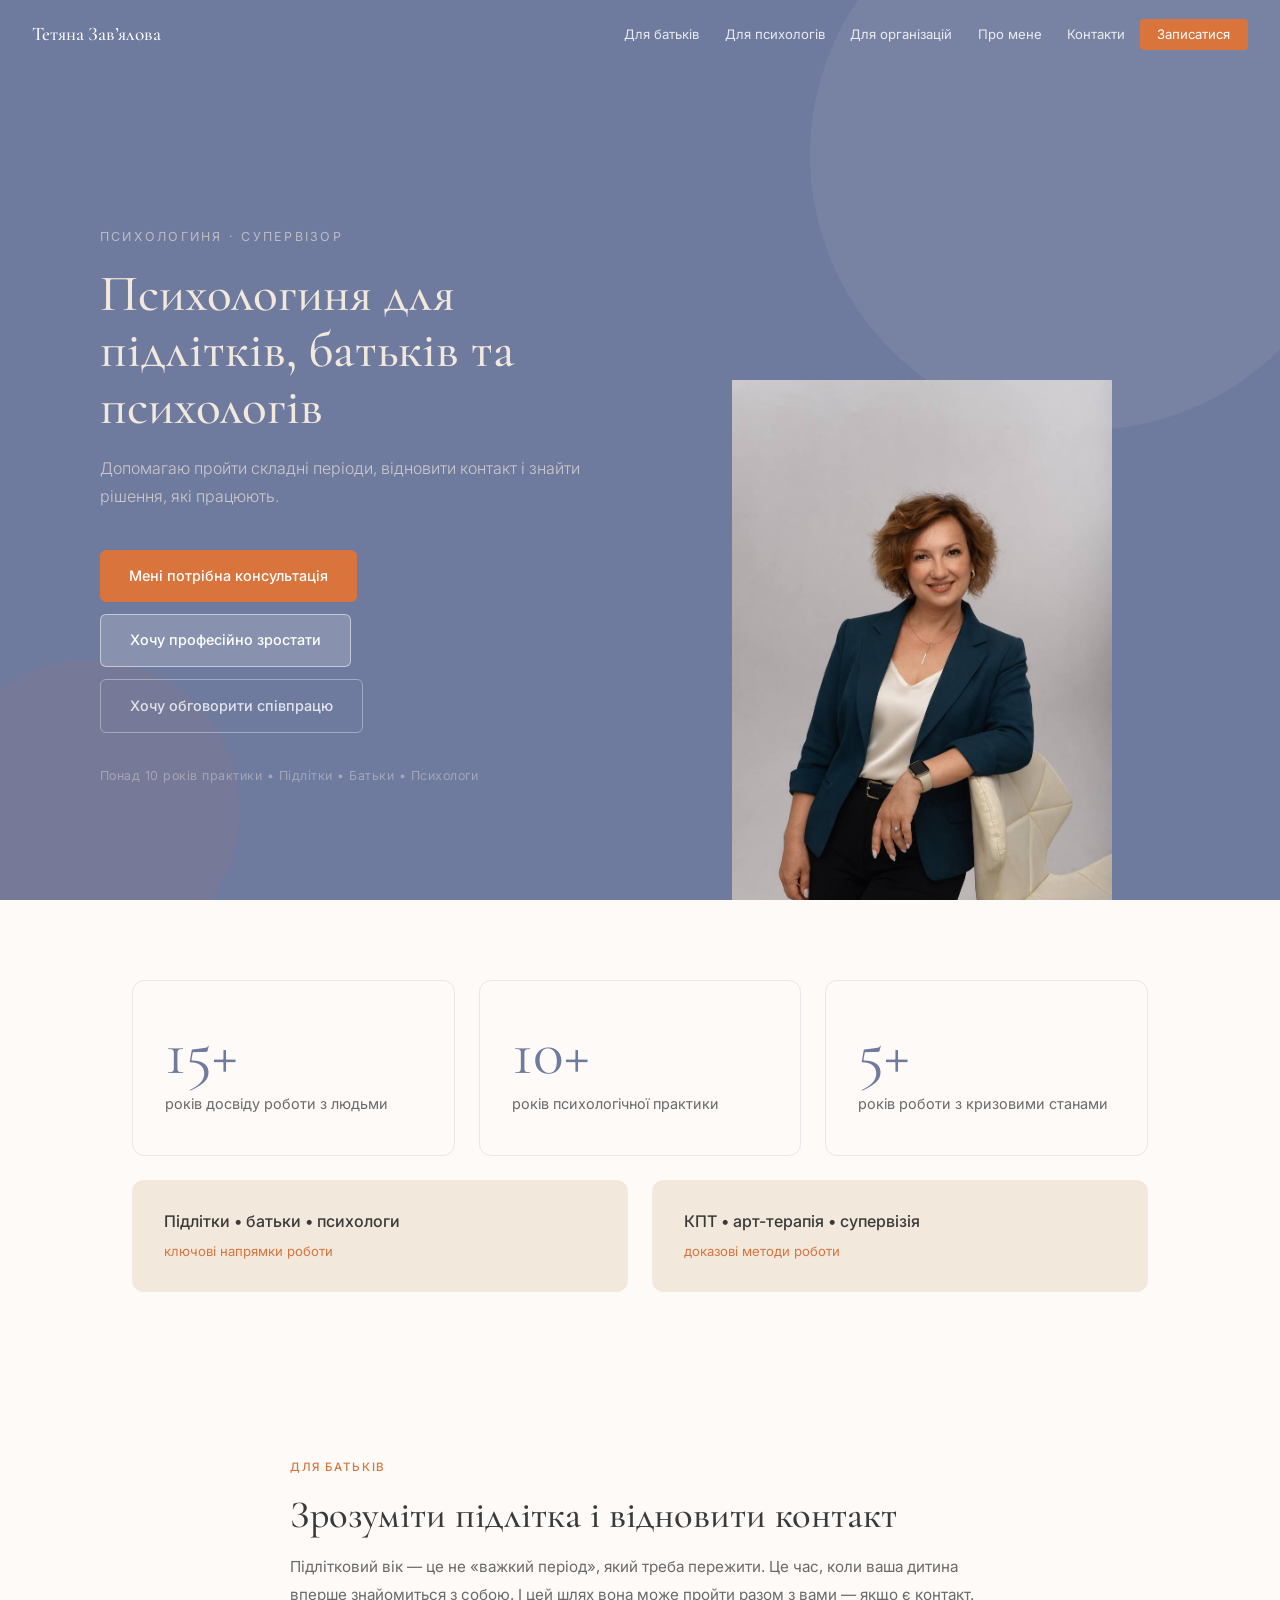
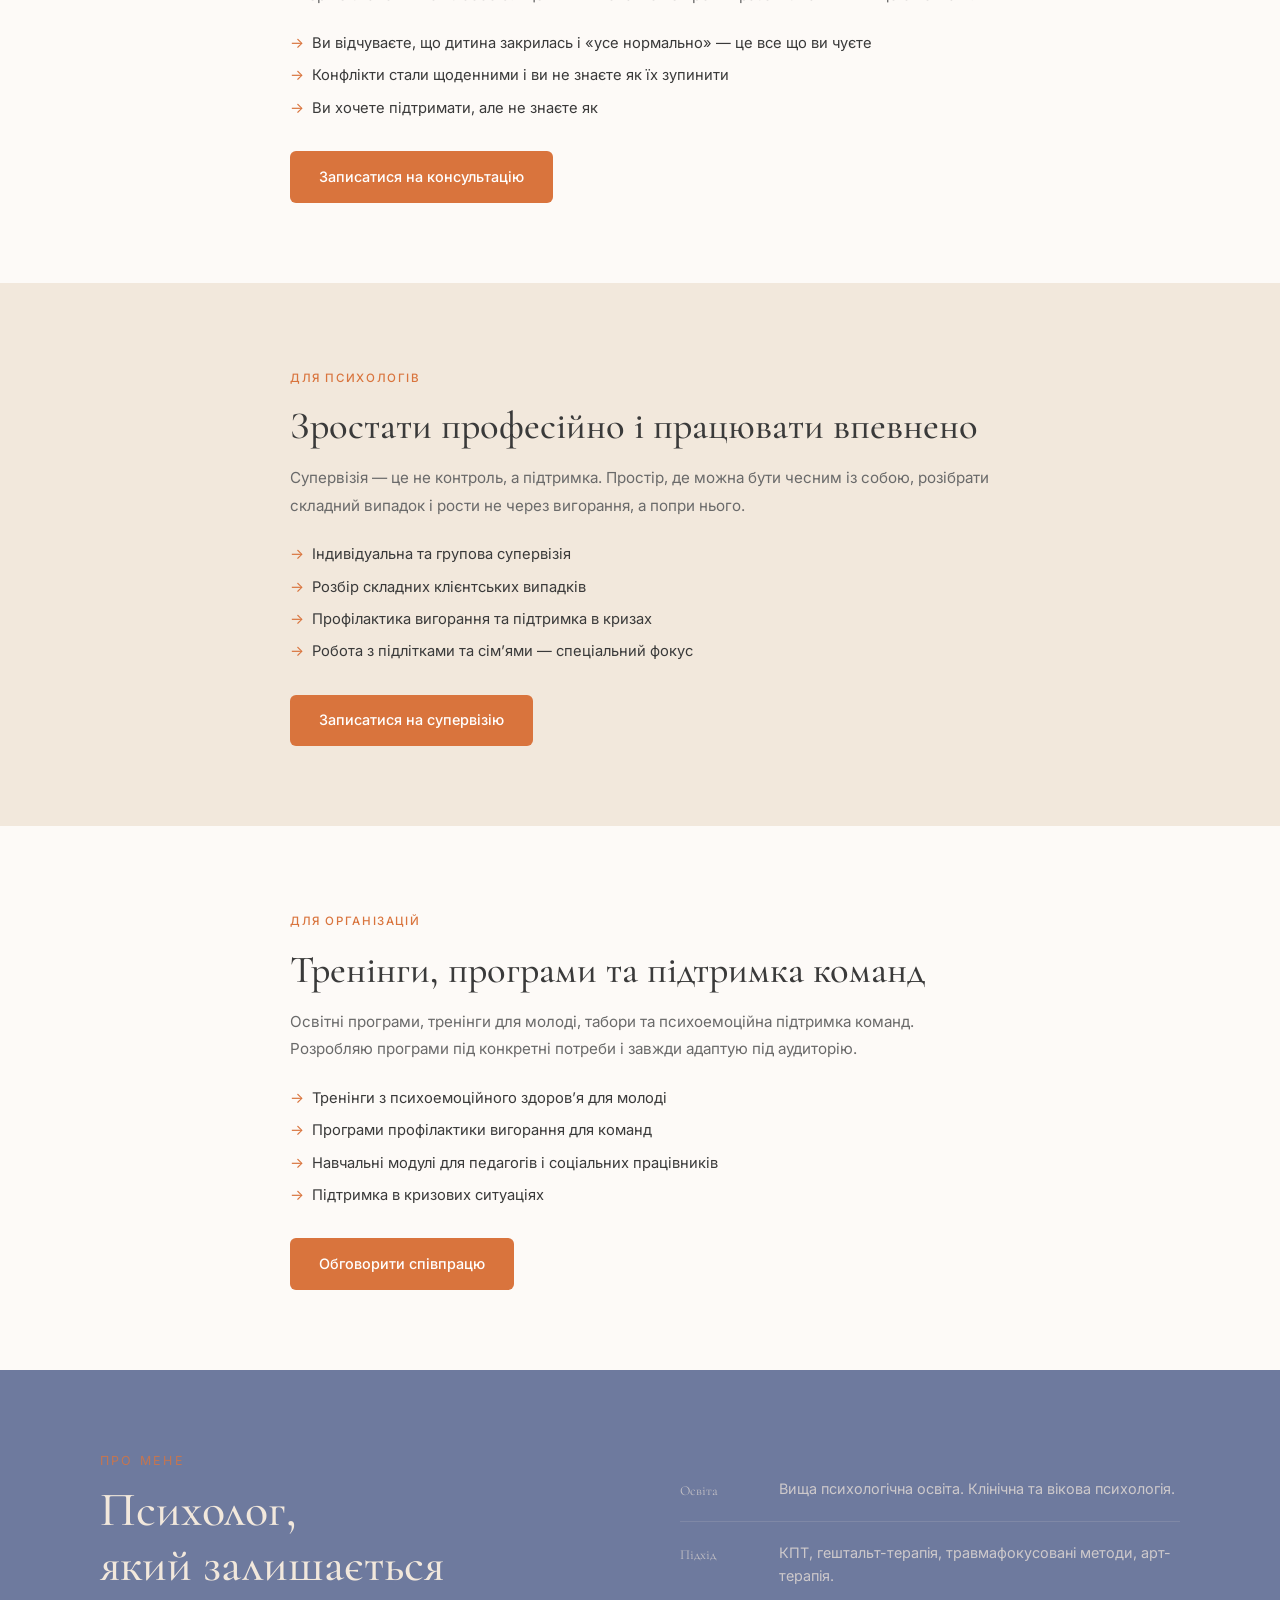
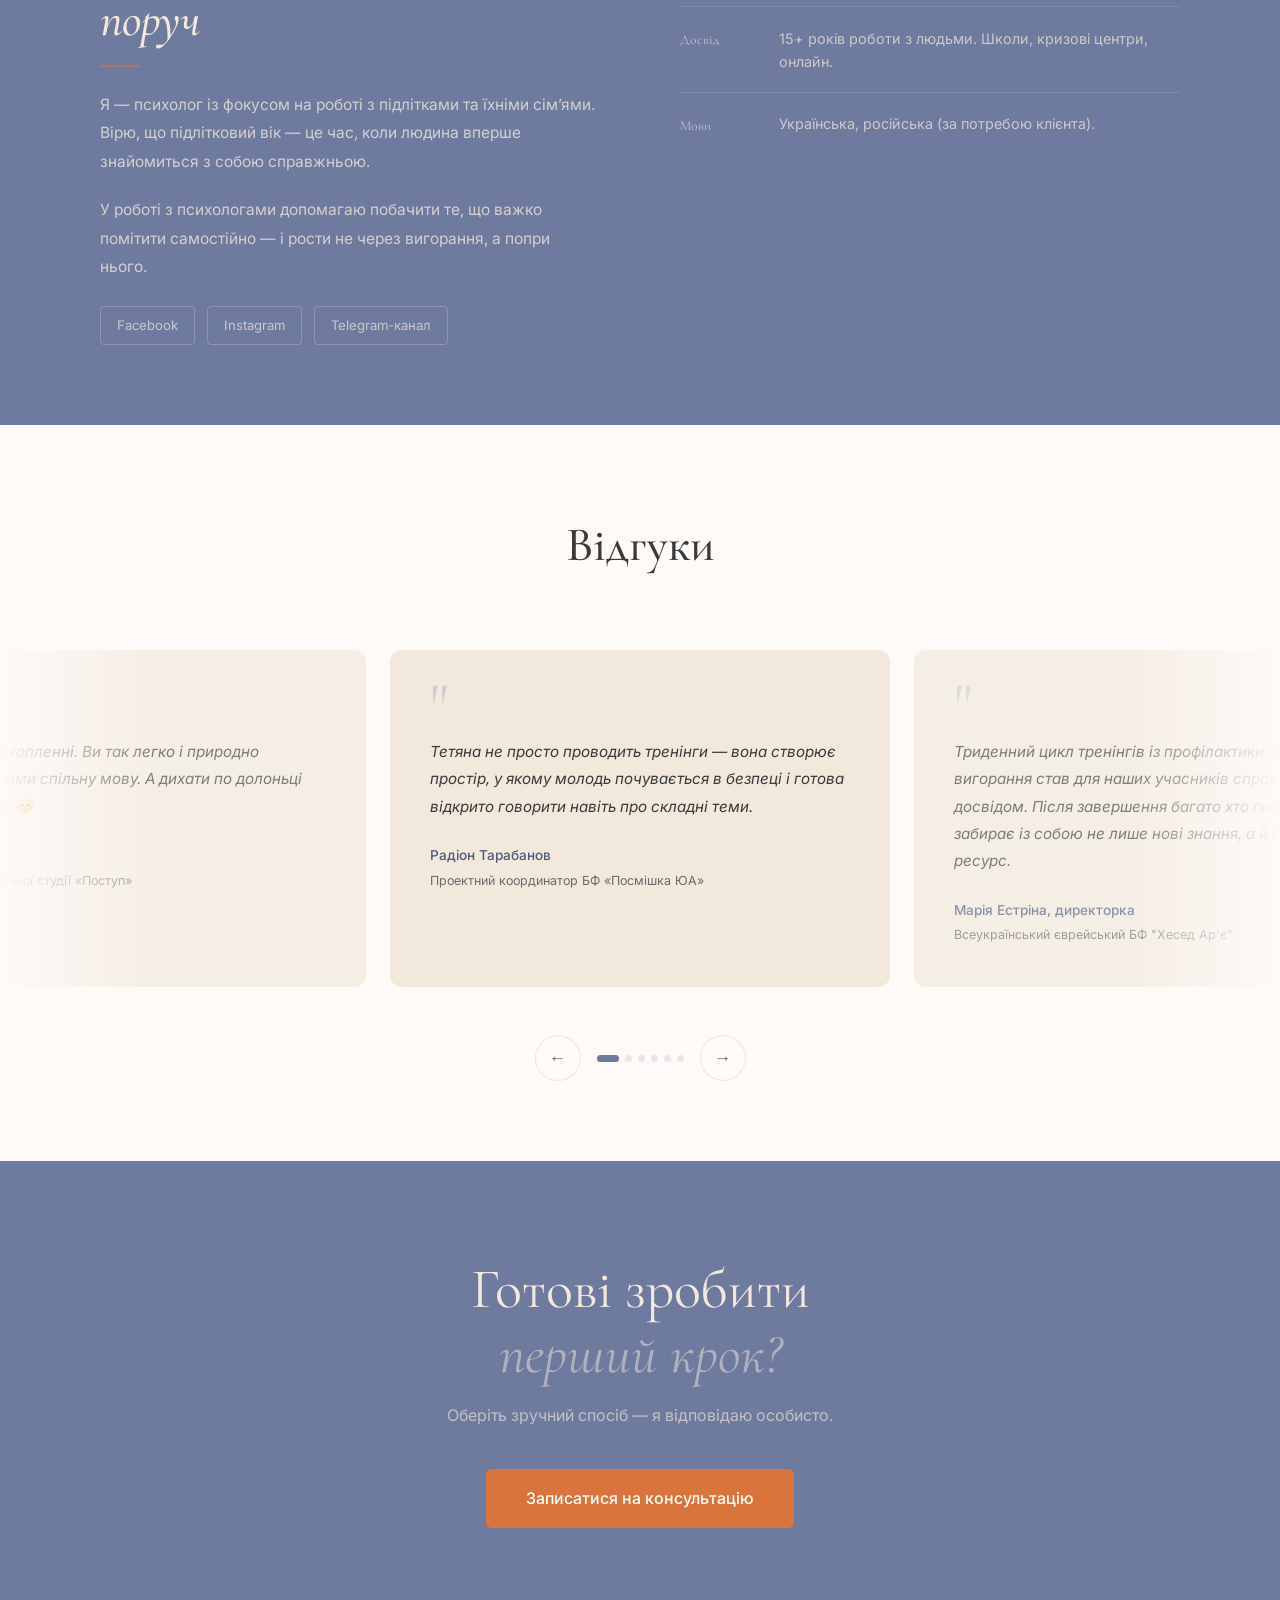
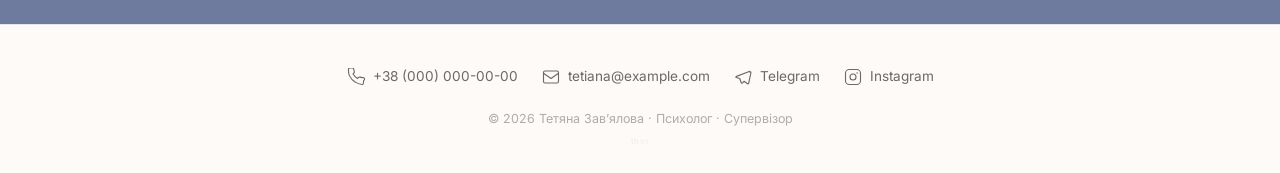
==== index.html @ de1a7622 "Add files via upload" ====
<!DOCTYPE html>
<html lang="uk">
<head>
  <meta charset="UTF-8">
  <meta name="viewport" content="width=device-width, initial-scale=1.0">
  <title>Тетяна Завʼялова — психолог для підлітків, батьків та психологів</title>
  <meta name="description" content="Психологиня для підлітків, батьків та психологів. Понад 10 років практики. КПТ, кризова психологія, арт-терапія.">
  <link rel="preconnect" href="https://fonts.googleapis.com">
  <link rel="preconnect" href="https://fonts.gstatic.com" crossorigin>
  <link href="https://fonts.googleapis.com/css2?family=Cormorant+Garamond:ital,wght@0,400;0,500;0,600;1,400;1,500&family=Inter:wght@300;400;500&display=swap" rel="stylesheet">
  <link rel="stylesheet" href="css/styles.css">
</head>
<body>

<!-- NAV -->
<nav id="main-nav">
  <a href="#home" class="nav-logo">Тетяна Завʼялова</a>
  <ul class="nav-links">
    <li><a href="#for-parents">Для батьків</a></li>
    <li><a href="#for-psychologists">Для психологів</a></li>
    <li><a href="#for-organizations">Для організацій</a></li>
    <li><a href="#about-section">Про мене</a></li>
    <li><a href="#footer-contacts">Контакти</a></li>
    <li><a href="#cta" class="nav-cta" onclick="openPopup(event)">Записатися</a></li>
  </ul>
  <button class="nav-burger" id="burger" aria-label="Меню"><span></span><span></span><span></span></button>
</nav>

<div class="mobile-menu" id="mobile-menu">
  <button class="mobile-menu-close" id="menu-close">×</button>
  <a href="#for-parents"      onclick="closeMobileMenu()">Для батьків</a>
  <a href="#for-psychologists" onclick="closeMobileMenu()">Для психологів</a>
  <a href="#for-organizations" onclick="closeMobileMenu()">Для організацій</a>
  <a href="#about-section"    onclick="closeMobileMenu()">Про мене</a>
  <a href="#footer-contacts"  onclick="closeMobileMenu()">Контакти</a>
</div>

<!-- HERO -->
<section id="home">
  <div class="hero-orb hero-orb-1" aria-hidden="true"></div>
  <div class="hero-orb hero-orb-2" aria-hidden="true"></div>
  <div class="hero-inner">
    <div class="hero-left">
      <p class="hero-eyebrow">Психологиня · Супервізор</p>
      <h1 class="hero-title">Психологиня для підлітків, батьків та психологів</h1>
      <p class="hero-subtitle">Допомагаю пройти складні періоди, відновити контакт і знайти рішення, які працюють.</p>
      <div class="hero-btns">
        <a href="#for-parents" class="btn btn-primary">Мені потрібна консультація</a>
        <a href="#for-psychologists" class="btn btn-secondary">Хочу професійно зростати</a>
        <a href="#for-organizations" class="btn btn-ghost">Хочу обговорити співпрацю</a>
      </div>
      <p class="hero-meta">Понад 10 років практики&nbsp;•&nbsp;Підлітки&nbsp;•&nbsp;Батьки&nbsp;•&nbsp;Психологи</p>
    </div>
    <div class="hero-right">
      <div class="hero-photo-wrap">
        <img src="img/tetiana.jpg" alt="Тетяна Завʼялова — психолог">
      </div>
    </div>
  </div>
</section>

<!-- STATS -->
<section id="stats">
  <div class="container">
    <div class="stats-grid fade-up">
      <div class="stat-card"><div class="stat-number">15+</div><div class="stat-label">років досвіду роботи з людьми</div></div>
      <div class="stat-card"><div class="stat-number">10+</div><div class="stat-label">років психологічної практики</div></div>
      <div class="stat-card"><div class="stat-number">5+</div><div class="stat-label">років роботи з кризовими станами</div></div>
    </div>
    <div class="stats-tags fade-up">
      <div class="stats-tag-card"><div class="stats-tag-title">Підлітки&nbsp;•&nbsp;батьки&nbsp;•&nbsp;психологи</div><div class="stats-tag-sub">ключові напрямки роботи</div></div>
      <div class="stats-tag-card"><div class="stats-tag-title">КПТ&nbsp;•&nbsp;арт-терапія&nbsp;•&nbsp;супервізія</div><div class="stats-tag-sub">доказові методи роботи</div></div>
    </div>
  </div>
</section>

<!-- FOR PARENTS -->
<section id="for-parents" class="audience-section">
  <div class="audience-inner">
    <div class="fade-up">
      <span class="audience-tag">Для батьків</span>
      <h2>Зрозуміти підлітка і відновити контакт</h2>
      <p>Підлітковий вік — це не «важкий період», який треба пережити. Це час, коли ваша дитина вперше знайомиться з собою. І цей шлях вона може пройти разом з вами — якщо є контакт.</p>
      <ul class="audience-points">
        <li>Ви відчуваєте, що дитина закрилась і «усе нормально» — це все що ви чуєте</li>
        <li>Конфлікти стали щоденними і ви не знаєте як їх зупинити</li>
        <li>Ви хочете підтримати, але не знаєте як</li>
      </ul>
      <a href="#cta" class="btn btn-primary" onclick="openPopup(event)">Записатися на консультацію</a>
    </div>
  </div>
</section>

<!-- FOR PSYCHOLOGISTS -->
<section id="for-psychologists" class="audience-section">
  <div class="audience-inner">
    <div class="fade-up">
      <span class="audience-tag">Для психологів</span>
      <h2>Зростати професійно і працювати впевнено</h2>
      <p>Супервізія — це не контроль, а підтримка. Простір, де можна бути чесним із собою, розібрати складний випадок і рости не через вигорання, а попри нього.</p>
      <ul class="audience-points">
        <li>Індивідуальна та групова супервізія</li>
        <li>Розбір складних клієнтських випадків</li>
        <li>Профілактика вигорання та підтримка в кризах</li>
        <li>Робота з підлітками та сімʼями — спеціальний фокус</li>
      </ul>
      <a href="#cta" class="btn btn-primary" onclick="openPopup(event)">Записатися на супервізію</a>
    </div>
  </div>
</section>

<!-- FOR ORGANIZATIONS -->
<section id="for-organizations" class="audience-section">
  <div class="audience-inner">
    <div class="fade-up">
      <span class="audience-tag">Для організацій</span>
      <h2>Тренінги, програми та підтримка команд</h2>
      <p>Освітні програми, тренінги для молоді, табори та психоемоційна підтримка команд. Розробляю програми під конкретні потреби і завжди адаптую під аудиторію.</p>
      <ul class="audience-points">
        <li>Тренінги з психоемоційного здоровʼя для молоді</li>
        <li>Програми профілактики вигорання для команд</li>
        <li>Навчальні модулі для педагогів і соціальних працівників</li>
        <li>Підтримка в кризових ситуаціях</li>
      </ul>
      <a href="#cta" class="btn btn-primary" onclick="openPopup(event)">Обговорити співпрацю</a>
    </div>
  </div>
</section>

<!-- ABOUT -->
<section id="about-section">
  <div class="about-grid">
    <div class="fade-up">
      <p class="about-eyebrow">Про мене</p>
      <h2 class="about-title">Психолог,<br>який залишається<br><em>поруч</em></h2>
      <div class="about-divider"></div>
      <p class="about-bio">Я — психолог із фокусом на роботі з підлітками та їхніми сімʼями. Вірю, що підлітковий вік — це час, коли людина вперше знайомиться з собою справжньою.</p>
      <p class="about-bio">У роботі з психологами допомагаю побачити те, що важко помітити самостійно — і рости не через вигорання, а попри нього.</p>
      <div class="about-socials">
        <a href="https://www.facebook.com/share/1CjKU2RE9J/" class="about-social-link" target="_blank" rel="noopener">Facebook</a>
        <a href="https://www.instagram.com/tetyana.zavyalova" class="about-social-link" target="_blank" rel="noopener">Instagram</a>
        <a href="https://t.me/maisternya_psyhologa" class="about-social-link" target="_blank" rel="noopener">Telegram-канал</a>
      </div>
    </div>
    <dl class="about-credentials fade-up">
      <div class="credential-row"><dt class="credential-key">Освіта</dt><dd class="credential-val">Вища психологічна освіта. Клінічна та вікова психологія.</dd></div>
      <div class="credential-row"><dt class="credential-key">Підхід</dt><dd class="credential-val">КПТ, гештальт-терапія, травмафокусовані методи, арт-терапія.</dd></div>
      <div class="credential-row"><dt class="credential-key">Досвід</dt><dd class="credential-val">15+ років роботи з людьми. Школи, кризові центри, онлайн.</dd></div>
      <div class="credential-row"><dt class="credential-key">Мови</dt><dd class="credential-val">Українська, російська (за потребою клієнта).</dd></div>
    </dl>
  </div>
</section>

<!-- REVIEWS -->
<section id="reviews">
  <div class="reviews-title fade-up">Відгуки</div>
  <div class="carousel-outer">
    <div class="carousel-track" id="carouselTrack">
      <div class="carousel-card"><div class="card-quote">"</div><p class="card-text">Тетяна не просто проводить тренінги — вона створює простір, у якому молодь почувається в безпеці і готова відкрито говорити навіть про складні теми.</p><p class="card-author">Радіон Тарабанов</p><p class="card-role">Проектний координатор БФ «Посмішка ЮА»</p></div>
      <div class="carousel-card"><div class="card-quote">"</div><p class="card-text">Триденний цикл тренінгів із профілактики емоційного вигорання став для наших учасників справді цінним досвідом. Після завершення багато хто говорив, що забирає із собою не лише нові знання, а й внутрішній ресурс.</p><p class="card-author">Марія Естріна, директорка</p><p class="card-role">Всеукраїнський єврейський БФ "Хесед Ар'є"</p></div>
      <div class="carousel-card"><div class="card-quote">"</div><p class="card-text">Мені завжди дивувало, як Тетяна вміє поєднувати глибоку експертність із простотою подачі. Поруч із нею завжди було відчуття, що все буде зроблено якісно і з турботою про людей.</p><p class="card-author">Тетяна Коврига</p><p class="card-role">Директорка Освітньої фундації ГО GoGlobal</p></div>
      <div class="carousel-card"><div class="card-quote">"</div><p class="card-text">Ми прийшли до вас, бо зовсім не розуміли, як допомогти доньці. Вже після перших зустрічей побачили зміни — поменшало конфліктів, ми навчилися краще розуміти її емоції.</p><p class="card-author">Амалія</p><p class="card-role">мама 9-річної дитини</p></div>
      <div class="carousel-card"><div class="card-quote">"</div><p class="card-text">Вже після першої зустрічі я зрозуміла, що знайшла свого психолога. Найбільша перемога — у нашій сімʼї припинилися щоденні конфлікти. Те, що ще нещодавно здавалося неможливим, стало нашою реальністю.</p><p class="card-author">Ірина</p><p class="card-role">мама 15-річної дівчини</p></div>
      <div class="carousel-card"><div class="card-quote">"</div><p class="card-text">Діти були у захопленні. Ви так легко і природно знаходите з ними спільну мову. А дихати по долоньці тепер буду і я. 😊</p><p class="card-author">Тетяна</p><p class="card-role">засновниця освітньої студії «Поступ»</p></div>
    </div>
  </div>
  <div class="carousel-nav">
    <button class="carousel-btn" id="cPrev">←</button>
    <div class="carousel-dots" id="carouselDots"></div>
    <button class="carousel-btn" id="cNext">→</button>
  </div>
</section>

<!-- CTA -->
<section id="cta">
  <div class="container-narrow">
    <h2 class="cta-title fade-up">Готові зробити<br><em>перший крок?</em></h2>
    <p class="cta-sub fade-up">Оберіть зручний спосіб — я відповідаю особисто.</p>
    <div class="fade-up">
      <a href="#" class="btn btn-primary" style="font-size:1rem;padding:1rem 2.5rem;" onclick="openPopup(event)">Записатися на консультацію</a>
    </div>
  </div>
</section>

<!-- FOOTER -->
<footer id="footer-contacts">
  <div class="footer-contacts">
    <a href="tel:+380000000000" class="footer-link">
      <svg class="footer-icon" viewBox="0 0 24 24"><path d="M22 16.92v3a2 2 0 01-2.18 2 19.79 19.79 0 01-8.63-3.07A19.5 19.5 0 013.07 9.81 19.79 19.79 0 012 1.18 2 2 0 014 0h3a2 2 0 012 1.72c.127.96.361 1.903.7 2.81a2 2 0 01-.45 2.11L8.09 7.91a16 16 0 006 6l1.27-1.27a2 2 0 012.11-.45c.907.339 1.85.573 2.81.7A2 2 0 0122 16.92z"/></svg>
      +38 (000) 000-00-00
    </a>
    <a href="mailto:tetiana@example.com" class="footer-link">
      <svg class="footer-icon" viewBox="0 0 24 24"><rect x="2" y="4" width="20" height="16" rx="2"/><path d="M2 7l10 7 10-7"/></svg>
      tetiana@example.com
    </a>
    <a href="https://t.me/Tetiana_Zavialova" class="footer-link" target="_blank" rel="noopener">
      <svg class="footer-icon" viewBox="0 0 24 24"><path d="M21.2 4.4L3.3 11.2c-1.2.5-1.2 1.1-.2 1.4l4.6 1.4 1.8 5.4c.2.6.4.8.9.8.4 0 .6-.2.9-.4l2.2-2.1 4.5 3.3c.8.4 1.4.2 1.6-.8l2.9-13.6c.3-1.2-.4-1.7-1.3-1.2z"/></svg>
      Telegram
    </a>
    <a href="https://www.instagram.com/tetyana.zavyalova" class="footer-link" target="_blank" rel="noopener">
      <svg class="footer-icon" viewBox="0 0 24 24"><rect x="2" y="2" width="20" height="20" rx="5"/><circle cx="12" cy="12" r="4"/><circle cx="17.5" cy="6.5" r="1" fill="currentColor" stroke="none"/></svg>
      Instagram
    </a>
  </div>
  <p class="footer-copy">© 2026 Тетяна Завʼялова · Психолог · Супервізор</p>
  <span class="footer-thor" id="thorTrigger">thor</span>
</footer>

<!-- POPUP -->
<div class="popup-overlay" id="popupOverlay">
  <div class="popup">
    <button class="popup-close" id="popupClose">×</button>
    <h3>Оберіть зручний спосіб</h3>
    <p>Оберіть, як вам зручніше записатися.</p>
    <div class="popup-btns">
      <a href="https://t.me/Tetiana_Zavialova?text=%D0%94%D0%BE%D0%B1%D1%80%D0%B8%D0%B4%D0%B5%D0%BD%D1%8C%2C%20%D0%A2%D0%B5%D1%82%D1%8F%D0%BD%D0%BE.%20%D0%A5%D0%BE%D1%87%D1%83%20%D0%B7%D0%B0%D0%BF%D0%B8%D1%81%D0%B0%D1%82%D0%B8%D1%81%D1%8C%20%D0%BD%D0%B0%20%D0%BA%D0%BE%D0%BD%D1%81%D1%83%D0%BB%D1%8C%D1%82%D0%B0%D1%86%D1%96%D1%8E." class="popup-btn tg" target="_blank" rel="noopener">
        <svg class="popup-icon" viewBox="0 0 24 24"><path d="M21.2 4.4L3.3 11.2c-1.2.5-1.2 1.1-.2 1.4l4.6 1.4 1.8 5.4c.2.6.4.8.9.8.4 0 .6-.2.9-.4l2.2-2.1 4.5 3.3c.8.4 1.4.2 1.6-.8l2.9-13.6c.3-1.2-.4-1.7-1.3-1.2z"/></svg>
        Написати в Telegram
      </a>
      <a href="viber://chat?number=%2B380000000000" class="popup-btn vb">
        <svg class="popup-icon" viewBox="0 0 24 24"><path d="M12 2C6.5 2 2 6.2 2 11.4c0 2.8 1.2 5.3 3.2 7.1L4 22l3.7-1.2c1.3.6 2.8.9 4.3.9 5.5 0 10-4.2 10-9.4S17.5 2 12 2z"/><path d="M16.5 14.8c-.3.8-1.5 1.5-2.1 1.6-.5.1-1.2.1-1.9-.1-1.1-.3-2.1-.9-3-1.8-.9-.9-1.5-1.9-1.8-3-.2-.7-.2-1.4-.1-1.9.1-.6.8-1.8 1.6-2.1.4-.2.8 0 1 .3l.8 1.4c.2.3.1.7-.1.9l-.5.5c-.1.1-.1.3 0 .4.3.7.8 1.3 1.5 1.9.6.5 1.2.9 1.9 1.1.2.1.4 0 .5-.1l.5-.5c.2-.2.6-.3.9-.1l1.4.8c.4.3.5.7.4 1.1z"/></svg>
        Viber
      </a>
      <a href="https://calendly.com/" class="popup-btn cal" target="_blank" rel="noopener">
        <svg class="popup-icon" viewBox="0 0 24 24"><rect x="3" y="4" width="18" height="18" rx="2"/><path d="M16 2v4M8 2v4M3 10h18"/><path d="M8 14h.01M12 14h.01M16 14h.01M8 18h.01M12 18h.01"/></svg>
        Вибрати час у календарі
      </a>
      <a href="mailto:tetiana@example.com" class="popup-btn em">
        <svg class="popup-icon" viewBox="0 0 24 24"><rect x="2" y="4" width="20" height="16" rx="2"/><path d="M2 7l10 7 10-7"/></svg>
        Email
      </a>
    </div>
  </div>
</div>

<script src="js/main.js" defer></script>
</body>
</html>
---- css/styles.css ----
/* ============================================================
   TETIANA ZAVIALOVA - styles.css
   Palette: --indigo #6E7A9E | --sand #F2E8DC | --graphite #3A3A3A | --rust #D9743D
   ============================================================ */

:root {
  --indigo:        #6E7A9E;
  --indigo-light:  #8E99B8;
  --indigo-dark:   #4E5A7E;
  --sand:          #F2E8DC;
  --sand-dark:     #E8DACE;
  --graphite:      #3A3A3A;
  --graphite-mid:  #6A6A6A;
  --rust:          #D9743D;
  --rust-light:    #E8956A;
  --white:         #FDFAF7;
  --border:        rgba(110,122,158,0.15);
}

/* ---- RESET ------------------------------------------------ */
*, *::before, *::after { margin: 0; padding: 0; box-sizing: border-box; }
html { scroll-behavior: smooth; }
body {
  font-family: 'Inter', sans-serif;
  background: var(--white);
  color: var(--graphite);
  font-size: 16px;
  line-height: 1.7;
  overflow-x: hidden;
}
h1, h2, h3 { font-family: 'Cormorant Garamond', serif; }

/* ---- LAYOUT ---------------------------------------------- */
.container        { max-width: 1080px; margin: 0 auto; padding: 0 2rem; }
.container-narrow { max-width: 680px;  margin: 0 auto; padding: 0 2rem; }

/* ---- BUTTONS --------------------------------------------- */
.btn {
  display: inline-flex; align-items: center; justify-content: center; gap: 0.5rem;
  padding: 0.85rem 1.8rem;
  font-family: 'Inter', sans-serif; font-size: 0.9rem; font-weight: 500;
  border-radius: 6px; text-decoration: none; border: none; cursor: pointer;
  transition: background 0.2s, transform 0.18s, box-shadow 0.2s;
}
.btn-primary   { background: var(--rust); color: #fff; }
.btn-primary:hover { background: var(--rust-light); transform: translateY(-2px); box-shadow: 0 6px 20px rgba(217,116,61,0.3); }
.btn-secondary { background: rgba(255,255,255,0.18); color: #fff; border: 1.5px solid rgba(255,255,255,0.5); }
.btn-secondary:hover { background: rgba(255,255,255,0.28); transform: translateY(-2px); }
.btn-ghost     { background: transparent; color: rgba(255,255,255,0.8); border: 1.5px solid rgba(255,255,255,0.35); }
.btn-ghost:hover { border-color: rgba(255,255,255,0.7); color: #fff; }
.btn-outline-dark { background: transparent; color: var(--indigo-dark); border: 1.5px solid var(--indigo); border-radius: 6px; padding: 0.7rem 1.5rem; font-size: 0.88rem; font-weight: 500; text-decoration: none; display: inline-flex; align-items: center; transition: background 0.2s, color 0.2s; cursor: pointer; font-family: 'Inter', sans-serif; }
.btn-outline-dark:hover { background: var(--indigo); color: #fff; }

/* ---- NAV ------------------------------------------------- */
nav {
  position: fixed; top: 0; left: 0; right: 0; z-index: 100;
  display: flex; align-items: center; justify-content: space-between;
  padding: 1.1rem 2rem;
  transition: background 0.35s, box-shadow 0.35s;
}
nav.scrolled {
  background: rgba(253,250,247,0.96);
  backdrop-filter: blur(10px);
  box-shadow: 0 1px 0 var(--border);
}
.nav-logo {
  font-family: 'Cormorant Garamond', serif; font-size: 1.2rem; font-weight: 500;
  color: #fff; text-decoration: none; transition: color 0.35s;
}
nav.scrolled .nav-logo { color: var(--indigo-dark); }

.nav-links { display: flex; gap: 0.2rem; list-style: none; align-items: center; }
.nav-links a {
  font-size: 0.82rem; color: rgba(255,255,255,0.85); text-decoration: none;
  padding: 0.4rem 0.7rem; border-radius: 4px; transition: color 0.2s, background 0.2s;
}
nav.scrolled .nav-links a { color: var(--graphite-mid); }
.nav-links a:hover { color: var(--rust); background: rgba(217,116,61,0.07); }
.nav-cta { background: var(--rust) !important; color: #fff !important; border-radius: 5px; padding: 0.45rem 1.1rem !important; }
.nav-cta:hover { background: var(--rust-light) !important; }

.nav-burger { display: none; background: none; border: none; cursor: pointer; flex-direction: column; gap: 5px; padding: 4px; }
.nav-burger span { display: block; width: 24px; height: 1.5px; background: #fff; transition: all 0.3s; }
nav.scrolled .nav-burger span { background: var(--graphite); }

.mobile-menu {
  display: none; position: fixed; inset: 0; z-index: 99;
  background: var(--white);
  flex-direction: column; align-items: center; justify-content: center; gap: 2rem;
}
.mobile-menu.open { display: flex; }
.mobile-menu a { font-family: 'Cormorant Garamond', serif; font-size: 2rem; color: var(--graphite); text-decoration: none; }
.mobile-menu a:hover { color: var(--rust); }
.mobile-menu-close { position: absolute; top: 1.5rem; right: 1.5rem; background: none; border: none; cursor: pointer; font-size: 1.8rem; color: var(--graphite); }

/* ---- HERO ------------------------------------------------ */
#home {
  background: var(--indigo);
  min-height: 100vh;
  padding: 7rem 4rem 0;
  display: flex;
  align-items: stretch;
  position: relative;
  overflow: hidden;
}
.hero-orb { position: absolute; border-radius: 50%; pointer-events: none; }
.hero-orb-1 { width: 550px; height: 550px; background: var(--sand); opacity: 0.08; top: -120px; right: -80px; }
.hero-orb-2 { width: 300px; height: 300px; background: var(--rust); opacity: 0.08; bottom: -60px; left: -60px; }

.hero-inner {
  display: grid;
  grid-template-columns: 1fr 1fr;
  gap: 3rem;
  align-items: center;
  width: 100%;
  max-width: 1080px;
  margin: 0 auto;
}
.hero-left { position: relative; z-index: 1; padding: 3rem 0; }
.hero-eyebrow { font-size: 0.78rem; letter-spacing: 0.18em; text-transform: uppercase; color: rgba(242,232,220,0.6); margin-bottom: 1.2rem; }
.hero-title { font-size: clamp(2rem, 4vw, 3.4rem); font-weight: 500; color: var(--sand); line-height: 1.1; margin-bottom: 1.2rem; }
.hero-subtitle { font-size: 1rem; color: rgba(242,232,220,0.72); font-weight: 300; margin-bottom: 2.5rem; line-height: 1.75; }
.hero-btns { display: flex; flex-wrap: wrap; gap: 0.75rem; margin-bottom: 2rem; }
.hero-meta { font-size: 0.78rem; color: rgba(242,232,220,0.4); letter-spacing: 0.04em; }

.hero-right {
  position: relative; z-index: 1;
  display: flex; align-items: flex-end; justify-content: center;
  align-self: flex-end;
}
.hero-photo-wrap {
  width: 100%; max-width: 380px; height: 520px;
  overflow: hidden; flex-shrink: 0;
}
.hero-photo-wrap img { width: 100%; height: 100%; object-fit: cover; object-position: top center; display: block; }

/* ---- STATS ----------------------------------------------- */
#stats { padding: 5rem 0; }
.stats-grid {
  display: grid; grid-template-columns: repeat(3, 1fr);
  gap: 1.5rem; margin-bottom: 1.5rem;
}
.stat-card {
  border: 1px solid var(--border); border-radius: 12px; padding: 2.5rem 2rem;
  position: relative; overflow: hidden;
  transition: box-shadow 0.25s, transform 0.25s;
}
.stat-card:hover { box-shadow: 0 8px 32px rgba(110,122,158,0.12); transform: translateY(-3px); }
.stat-card::before { content: ''; position: absolute; top: 0; left: 0; right: 0; height: 3px; background: linear-gradient(90deg, var(--indigo), var(--rust)); opacity: 0; transition: opacity 0.25s; }
.stat-card:hover::before { opacity: 1; }
.stat-number { font-family: 'Cormorant Garamond', serif; font-size: clamp(3rem, 5vw, 5rem); font-weight: 400; color: var(--indigo); line-height: 1; margin-bottom: 0.5rem; }
.stat-label  { font-size: 0.9rem; color: var(--graphite-mid); line-height: 1.5; }

.stats-tags { display: grid; grid-template-columns: 1fr 1fr; gap: 1.5rem; }
.stats-tag-card { background: var(--sand); border-radius: 12px; padding: 1.8rem 2rem; transition: background 0.2s; }
.stats-tag-card:hover { background: var(--sand-dark); }
.stats-tag-title { font-size: 1rem; font-weight: 500; color: var(--graphite); margin-bottom: 0.3rem; }
.stats-tag-sub   { font-size: 0.82rem; color: var(--rust); }

/* ---- AUDIENCE SECTIONS ----------------------------------- */
.audience-section { padding: 5rem 2rem; }
.audience-section:nth-child(odd)  { background: var(--white); }
.audience-section:nth-child(even) { background: var(--sand); }
.audience-inner { max-width: 700px; margin: 0 auto; }
.audience-tag { display: inline-block; font-size: 0.72rem; font-weight: 500; letter-spacing: 0.14em; text-transform: uppercase; color: var(--rust); margin-bottom: 1rem; }
.audience-inner h2 { font-size: clamp(1.8rem, 3vw, 2.6rem); font-weight: 500; color: var(--graphite); margin-bottom: 1rem; line-height: 1.15; }
.audience-inner > div > p { font-size: 0.95rem; color: var(--graphite-mid); line-height: 1.8; margin-bottom: 1.5rem; }
.audience-points { list-style: none; margin-bottom: 2rem; display: flex; flex-direction: column; gap: 0.65rem; }
.audience-points li { font-size: 0.92rem; color: var(--graphite); padding-left: 1.4rem; position: relative; line-height: 1.5; }
.audience-points li::before { content: '→'; position: absolute; left: 0; color: var(--rust); }

/* ---- ABOUT ----------------------------------------------- */
#about-section { background: var(--indigo); padding: 5rem 2rem; }
.about-grid { display: grid; grid-template-columns: 1fr 1fr; gap: 5rem; align-items: start; max-width: 1080px; margin: 0 auto; }
.about-eyebrow { font-size: 0.78rem; letter-spacing: 0.18em; text-transform: uppercase; color: rgba(217,116,61,0.8); margin-bottom: 0.75rem; }
.about-title { font-size: clamp(2rem, 4vw, 3rem); color: var(--sand); font-weight: 500; margin-bottom: 1rem; line-height: 1.15; }
.about-divider { width: 40px; height: 2px; background: rgba(217,116,61,0.6); margin-bottom: 1.5rem; }
.about-bio { color: rgba(242,232,220,0.78); font-size: 0.97rem; line-height: 1.85; margin-bottom: 1.2rem; }
.about-socials { display: flex; gap: 0.75rem; flex-wrap: wrap; margin-top: 1.5rem; }
.about-social-link {
  font-size: 0.82rem; color: rgba(242,232,220,0.7); text-decoration: none;
  border: 1px solid rgba(242,232,220,0.25); border-radius: 4px; padding: 0.45rem 1rem;
  transition: all 0.2s;
}
.about-social-link:hover { color: var(--sand); border-color: rgba(242,232,220,0.6); }

.about-credentials { padding-top: 0.5rem; }
.credential-row { display: flex; gap: 1.2rem; padding: 1.2rem 0; border-bottom: 1px solid rgba(242,232,220,0.12); }
.credential-row:last-child { border-bottom: none; }
.credential-key { font-family: 'Cormorant Garamond', serif; font-size: 0.85rem; color: rgba(242,232,220,0.65); min-width: 80px; padding-top: 0.1rem; }
.credential-val { font-size: 0.9rem; color: rgba(242,232,220,0.72); line-height: 1.6; }

/* ---- REVIEWS --------------------------------------------- */
#reviews { padding: 5rem 0; overflow: hidden; }
.reviews-title {
  font-family: 'Cormorant Garamond', serif;
  font-size: clamp(2rem, 4vw, 3rem);
  font-weight: 500;
  color: var(--graphite);
  margin-bottom: 3rem;
  padding: 0 2rem;
  text-align: center;
}

.carousel-outer {
  overflow: hidden;
  -webkit-mask-image: linear-gradient(to right, transparent 0%, black 12%, black 88%, transparent 100%);
  mask-image: linear-gradient(to right, transparent 0%, black 12%, black 88%, transparent 100%);
  padding: 1rem 0 1.5rem;
}
.carousel-track {
  display: flex; gap: 1.5rem;
  will-change: transform;
}
.carousel-card {
  flex: 0 0 500px;
  background: var(--sand); border-radius: 12px; padding: 2.5rem;
  box-sizing: border-box;
  /* height fixed via JS on load */
  opacity: 0.45;
  transition: opacity 0.45s ease;
  pointer-events: none;
}
.carousel-card.active   { opacity: 1;    pointer-events: auto; }
.carousel-card.adjacent { opacity: 0.65; }
.card-quote { font-family: 'Cormorant Garamond', serif; font-size: 4rem; color: var(--indigo-light); line-height: 0.5; opacity: 0.35; margin-bottom: 1rem; }
.card-text   { font-size: 0.95rem; color: var(--graphite); line-height: 1.8; font-style: italic; margin-bottom: 1.5rem; }
.card-author { font-size: 0.85rem; font-weight: 500; color: var(--indigo-dark); }
.card-role   { font-size: 0.78rem; color: var(--graphite-mid); margin-top: 0.15rem; }

.carousel-nav { display: flex; align-items: center; justify-content: center; gap: 1rem; margin-top: 1.5rem; padding: 0 2rem; }
.carousel-btn {
  width: 46px; height: 46px; border-radius: 50%; border: 1.5px solid var(--border);
  background: var(--white); cursor: pointer; font-size: 1.1rem; color: var(--graphite-mid);
  display: flex; align-items: center; justify-content: center;
  transition: all 0.2s;
}
.carousel-btn:hover { border-color: var(--indigo); color: var(--indigo); background: var(--sand); }
.carousel-dots { display: flex; gap: 6px; align-items: center; }
.c-dot { width: 7px; height: 7px; border-radius: 50%; background: var(--border); cursor: pointer; transition: all 0.25s; }
.c-dot.active { background: var(--indigo); width: 22px; border-radius: 4px; }

/* ---- CTA ------------------------------------------------- */
#cta { background: var(--indigo); text-align: center; padding: 6rem 2rem; }
.cta-title { font-size: clamp(2rem, 5vw, 3.5rem); color: var(--sand); font-weight: 400; margin-bottom: 1rem; line-height: 1.15; }
.cta-title em { font-style: italic; color: rgba(242,232,220,0.5); }
.cta-sub { color: rgba(242,232,220,0.65); font-size: 1rem; margin-bottom: 2.5rem; }

/* ---- FOOTER ---------------------------------------------- */
footer {
  background: var(--white); border-top: 1px solid var(--border);
  padding: 2.5rem 2rem 1.5rem; text-align: center;
}
.footer-contacts { display: flex; flex-wrap: wrap; gap: 1.5rem; justify-content: center; margin-bottom: 1.2rem; }
.footer-link { display: inline-flex; align-items: center; gap: 0.5rem; color: var(--graphite-mid); font-size: 0.85rem; text-decoration: none; transition: color 0.2s; }
.footer-link:hover { color: var(--rust); }
.footer-icon { width: 18px; height: 18px; stroke: currentColor; fill: none; stroke-width: 1.5; stroke-linecap: round; stroke-linejoin: round; flex-shrink: 0; }
.footer-copy { font-size: 0.78rem; color: rgba(58,58,58,0.4); margin-bottom: 0.4rem; }
.footer-thor { display: block; text-align: center; font-size: 0.5rem; color: rgba(58,58,58,0.08); cursor: pointer; user-select: none; letter-spacing: 0.08em; transition: color 0.3s; }
.footer-thor:hover { color: rgba(58,58,58,0.2); }

/* ---- POPUP ----------------------------------------------- */
.popup-overlay { display: none; position: fixed; inset: 0; z-index: 200; background: rgba(58,58,58,0.5); backdrop-filter: blur(8px); align-items: center; justify-content: center; }
.popup-overlay.open { display: flex; }
.popup { background: var(--white); border-radius: 16px; padding: 2.5rem 2rem; max-width: 420px; width: 90%; position: relative; animation: popIn 0.3s ease; }
@keyframes popIn { from { opacity:0; transform: translateY(16px) scale(0.97); } to { opacity:1; transform: translateY(0) scale(1); } }
.popup-close { position: absolute; top: 1rem; right: 1.2rem; background: none; border: none; cursor: pointer; font-size: 1.3rem; color: var(--graphite-mid); }
.popup h3 { font-size: 1.8rem; margin-bottom: 0.4rem; color: var(--graphite); }
.popup > p { font-size: 0.88rem; color: var(--graphite-mid); margin-bottom: 1.8rem; }
.popup-btns { display: flex; flex-direction: column; gap: 0.65rem; }
.popup-btn { display: flex; align-items: center; gap: 0.9rem; padding: 0.9rem 1.2rem; border-radius: 10px; text-decoration: none; font-size: 0.9rem; font-weight: 500; border: none; transition: transform 0.18s, box-shadow 0.18s; }
.popup-btn:hover { transform: translateY(-2px); box-shadow: 0 4px 16px rgba(0,0,0,0.12); }
.popup-btn.tg  { background: #2CA5E0; color: #fff; }
.popup-btn.vb  { background: #7B519D; color: #fff; }
.popup-btn.cal { background: var(--rust); color: #fff; }
.popup-btn.em  { background: var(--sand); color: var(--graphite); border: 1px solid var(--sand-dark); }
.popup-icon { width: 22px; height: 22px; stroke: currentColor; fill: none; stroke-width: 1.5; stroke-linecap: round; stroke-linejoin: round; flex-shrink: 0; }
.popup-btn.em .popup-icon { stroke: var(--graphite); }

/* ---- ANIMATIONS ------------------------------------------ */
.fade-up { opacity: 0; transform: translateY(24px); transition: opacity 0.7s ease, transform 0.7s ease; }
.fade-up.visible { opacity: 1; transform: translateY(0); }

/* ---- RESPONSIVE ------------------------------------------ */
@media (max-width: 900px) {
  #home { padding: 6rem 2rem 3rem; }
  .hero-inner { grid-template-columns: 1fr; text-align: center; }
  .hero-btns { justify-content: center; }
  .hero-right { justify-content: center; margin-top: 2rem; }
  .hero-photo-wrap { height: 320px; max-width: 240px; }
  .about-grid { grid-template-columns: 1fr; gap: 3rem; }
  .stats-grid { grid-template-columns: 1fr; }
  .stats-tags { grid-template-columns: 1fr; }
}
@media (max-width: 768px) {
  nav { padding: 1rem 1.25rem; }
  .nav-links { display: none; }
  .nav-burger { display: flex; }
  .audience-section, #about-section, #reviews, #stats, #cta { padding-left: 1.25rem; padding-right: 1.25rem; }
  .hero-btns { flex-direction: column; align-items: center; }
  .hero-btns .btn { width: 100%; max-width: 300px; }
  .carousel-card { flex: 0 0 280px; padding: 1.8rem; }
  .footer-contacts { flex-direction: column; align-items: center; gap: 1rem; }
}
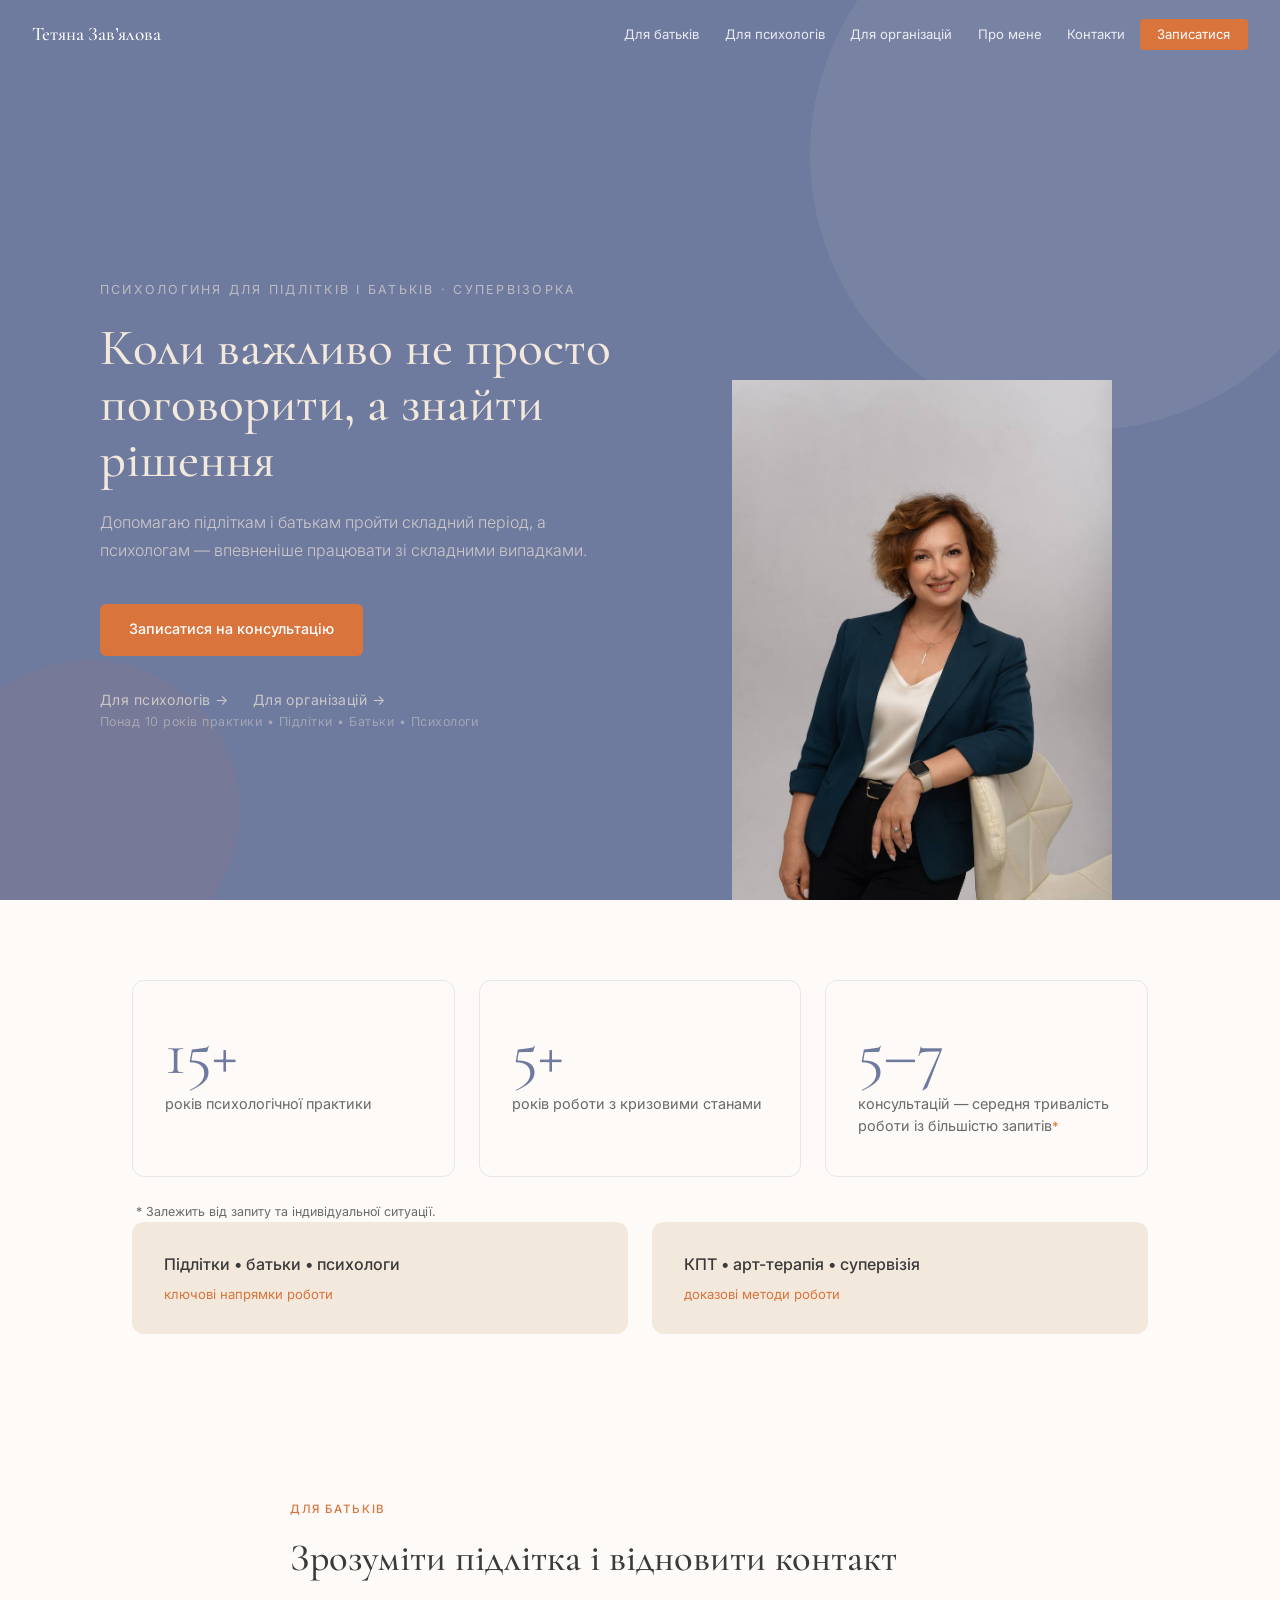
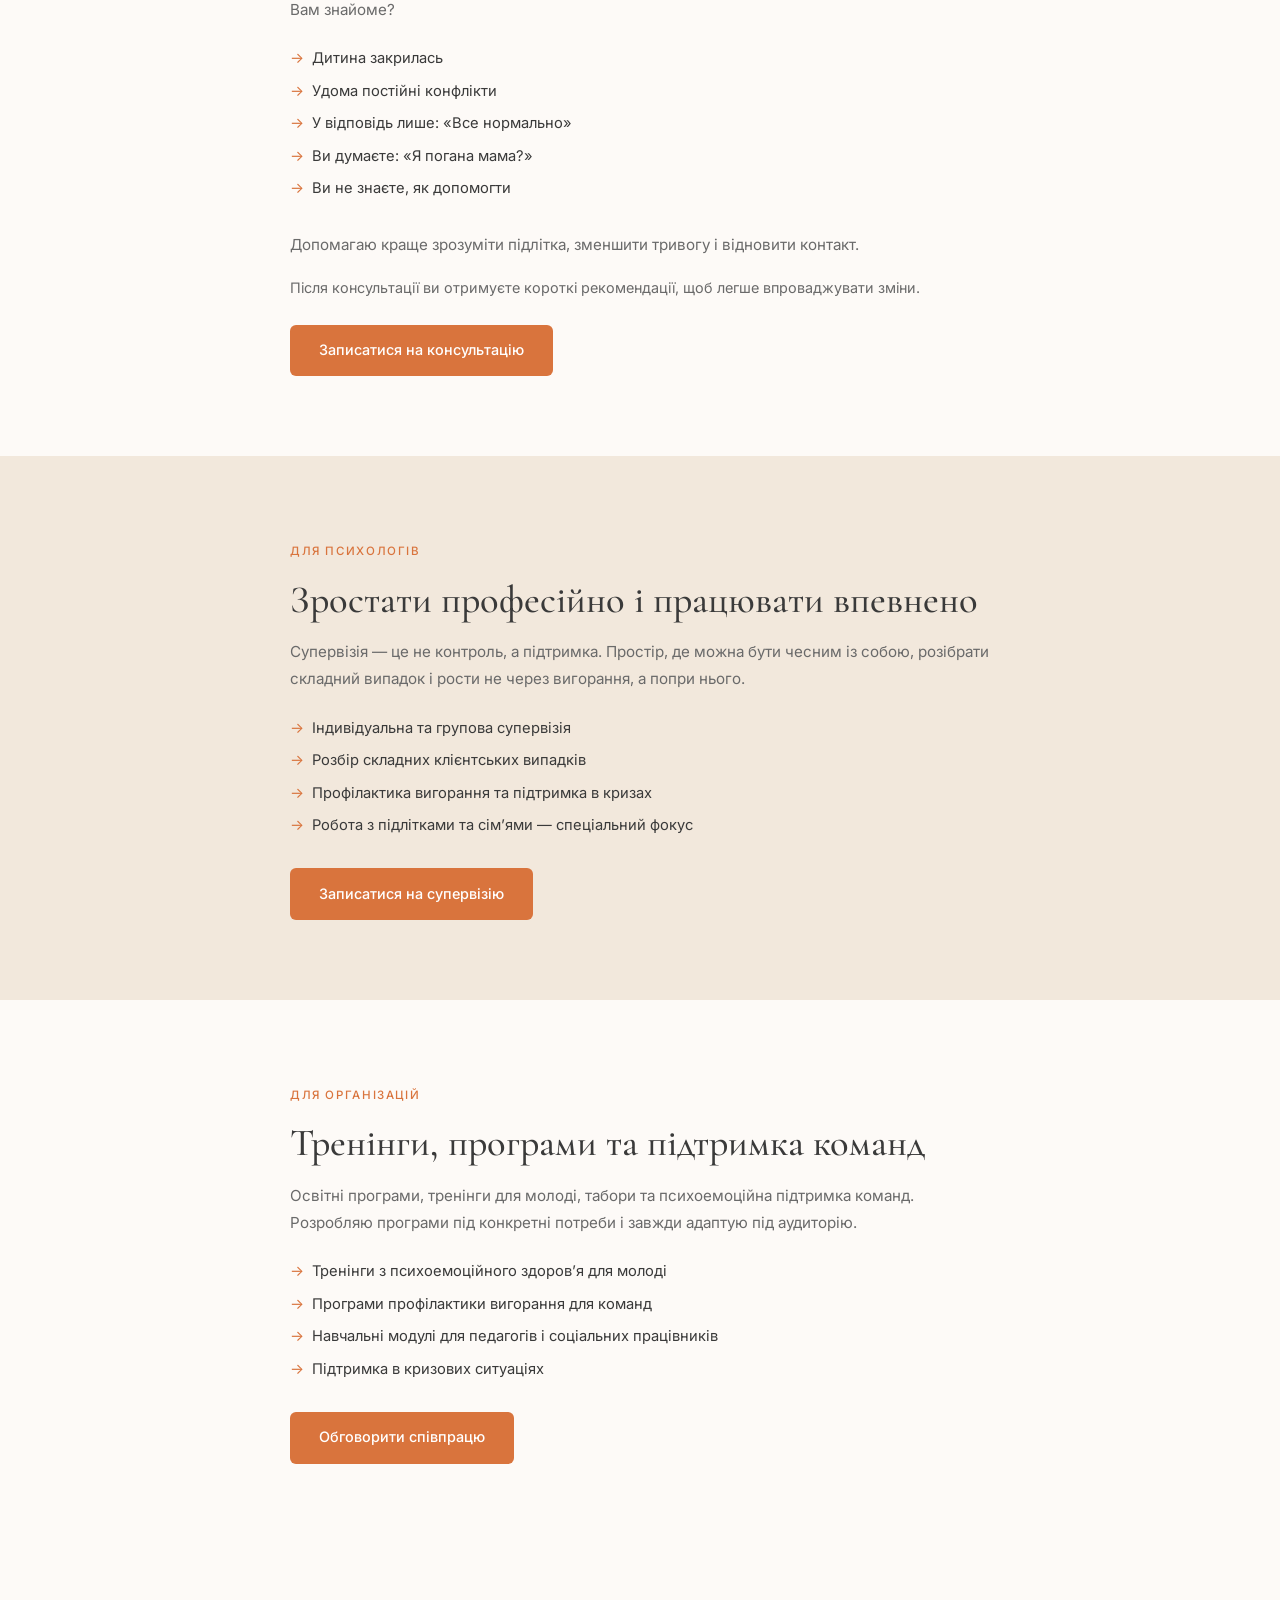
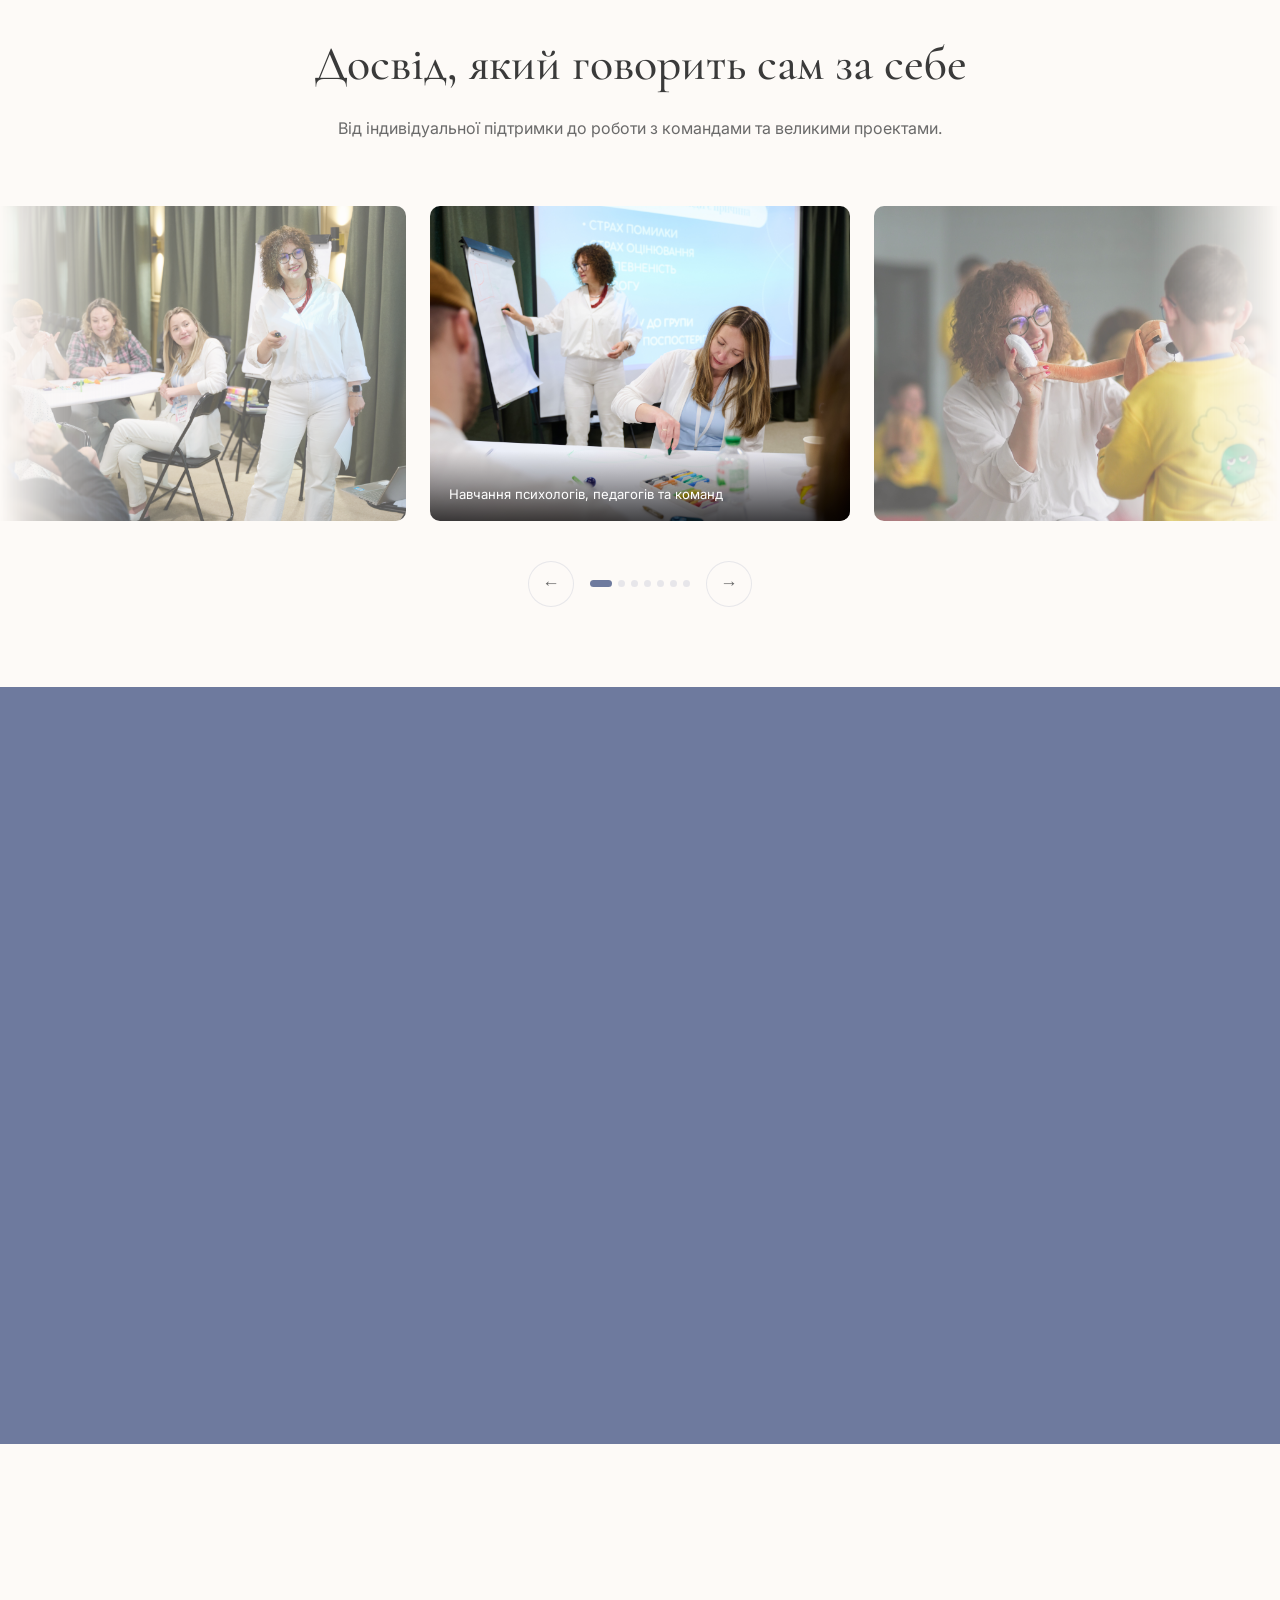
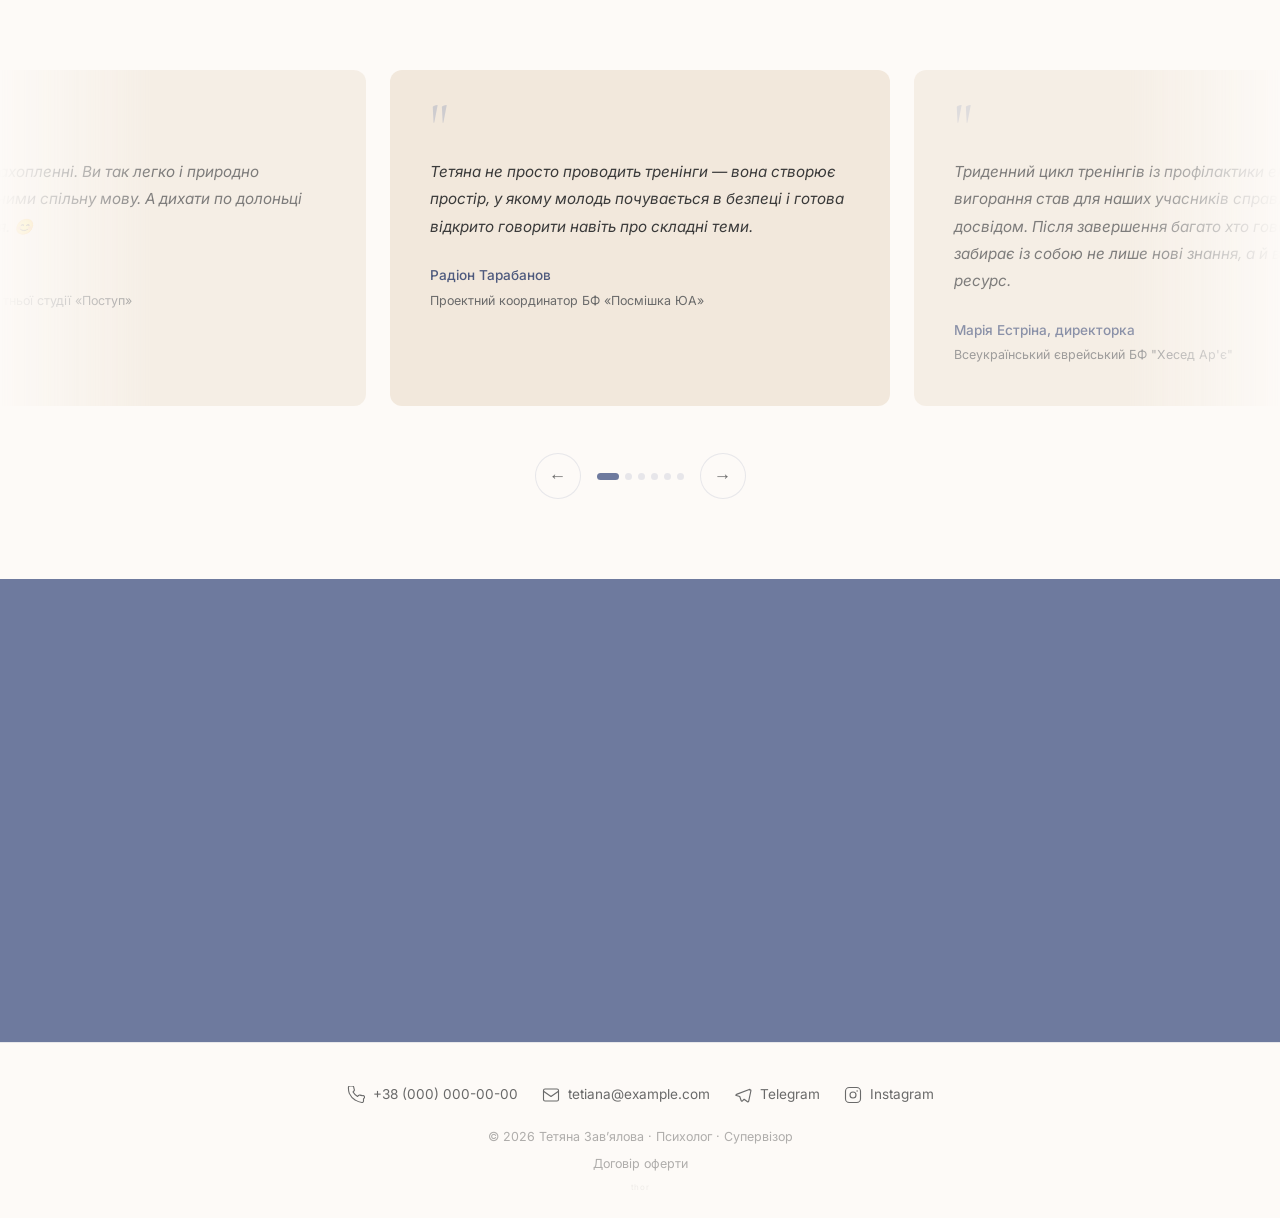
==== commit 4d3c83a5: "Add files via upload" ====
--- a/index.html
+++ b/index.html
@@ -41,13 +41,15 @@
   <div class="hero-orb hero-orb-2" aria-hidden="true"></div>
   <div class="hero-inner">
     <div class="hero-left">
-      <p class="hero-eyebrow">Психологиня · Супервізор</p>
-      <h1 class="hero-title">Психологиня для підлітків, батьків та психологів</h1>
-      <p class="hero-subtitle">Допомагаю пройти складні періоди, відновити контакт і знайти рішення, які працюють.</p>
+      <p class="hero-eyebrow">Психологиня для підлітків і батьків · Супервізорка</p>
+      <h1 class="hero-title">Коли важливо не просто поговорити, а знайти рішення</h1>
+      <p class="hero-subtitle">Допомагаю підліткам і батькам пройти складний період, а психологам — впевненіше працювати зі складними випадками.</p>
       <div class="hero-btns">
-        <a href="#for-parents" class="btn btn-primary">Мені потрібна консультація</a>
-        <a href="#for-psychologists" class="btn btn-secondary">Хочу професійно зростати</a>
-        <a href="#for-organizations" class="btn btn-ghost">Хочу обговорити співпрацю</a>
+        <a href="#cta" class="btn btn-primary" onclick="openPopup(event,'consult')">Записатися на консультацію</a>
+      </div>
+      <div class="hero-links">
+        <a href="#for-psychologists">Для психологів →</a>
+        <a href="#for-organizations">Для організацій →</a>
       </div>
       <p class="hero-meta">Понад 10 років практики&nbsp;•&nbsp;Підлітки&nbsp;•&nbsp;Батьки&nbsp;•&nbsp;Психологи</p>
     </div>
@@ -63,10 +65,11 @@
 <section id="stats">
   <div class="container">
     <div class="stats-grid fade-up">
-      <div class="stat-card"><div class="stat-number">15+</div><div class="stat-label">років досвіду роботи з людьми</div></div>
-      <div class="stat-card"><div class="stat-number">10+</div><div class="stat-label">років психологічної практики</div></div>
+      <div class="stat-card"><div class="stat-number">15+</div><div class="stat-label">років психологічної практики</div></div>
       <div class="stat-card"><div class="stat-number">5+</div><div class="stat-label">років роботи з кризовими станами</div></div>
-    </div>
+      <div class="stat-card"><div class="stat-number">5–7</div><div class="stat-label">консультацій — середня тривалість роботи із більшістю запитів<span class="stat-asterisk">*</span></div></div>
+    </div>
+    <p class="stats-note fade-up">* Залежить від запиту та індивідуальної ситуації.</p>
     <div class="stats-tags fade-up">
       <div class="stats-tag-card"><div class="stats-tag-title">Підлітки&nbsp;•&nbsp;батьки&nbsp;•&nbsp;психологи</div><div class="stats-tag-sub">ключові напрямки роботи</div></div>
       <div class="stats-tag-card"><div class="stats-tag-title">КПТ&nbsp;•&nbsp;арт-терапія&nbsp;•&nbsp;супервізія</div><div class="stats-tag-sub">доказові методи роботи</div></div>
@@ -80,13 +83,17 @@
     <div class="fade-up">
       <span class="audience-tag">Для батьків</span>
       <h2>Зрозуміти підлітка і відновити контакт</h2>
-      <p>Підлітковий вік — це не «важкий період», який треба пережити. Це час, коли ваша дитина вперше знайомиться з собою. І цей шлях вона може пройти разом з вами — якщо є контакт.</p>
+      <p>Вам знайоме?</p>
       <ul class="audience-points">
-        <li>Ви відчуваєте, що дитина закрилась і «усе нормально» — це все що ви чуєте</li>
-        <li>Конфлікти стали щоденними і ви не знаєте як їх зупинити</li>
-        <li>Ви хочете підтримати, але не знаєте як</li>
+        <li>Дитина закрилась</li>
+        <li>Удома постійні конфлікти</li>
+        <li>У відповідь лише: «Все нормально»</li>
+        <li>Ви думаєте: «Я погана мама?»</li>
+        <li>Ви не знаєте, як допомогти</li>
       </ul>
-      <a href="#cta" class="btn btn-primary" onclick="openPopup(event)">Записатися на консультацію</a>
+      <p style="margin-bottom:1rem;">Допомагаю краще зрозуміти підлітка, зменшити тривогу і відновити контакт.</p>
+      <p style="margin-bottom:1.5rem;font-size:0.9rem;color:var(--graphite-mid);">Після консультації ви отримуєте короткі рекомендації, щоб легше впроваджувати зміни.</p>
+      <a href="#cta" class="btn btn-primary" onclick="openPopup(event,'consult')">Записатися на консультацію</a>
     </div>
   </div>
 </section>
@@ -104,7 +111,7 @@
         <li>Профілактика вигорання та підтримка в кризах</li>
         <li>Робота з підлітками та сімʼями — спеціальний фокус</li>
       </ul>
-      <a href="#cta" class="btn btn-primary" onclick="openPopup(event)">Записатися на супервізію</a>
+      <a href="#cta" class="btn btn-primary" onclick="openPopup(event,'supervision')">Записатися на супервізію</a>
     </div>
   </div>
 </section>
@@ -122,10 +129,47 @@
         <li>Навчальні модулі для педагогів і соціальних працівників</li>
         <li>Підтримка в кризових ситуаціях</li>
       </ul>
-      <a href="#cta" class="btn btn-primary" onclick="openPopup(event)">Обговорити співпрацю</a>
-    </div>
-  </div>
-</section>
+      <a href="#cta" class="btn btn-primary" onclick="openPopup(event,'cooperation')">Обговорити співпрацю</a>
+    </div>
+  </div>
+</section>
+
+
+<!-- GALLERY -->
+<section id="gallery">
+  <div class="container">
+    <div class="gallery-header fade-up" style="text-align:center;margin-bottom:3rem;">
+      <h2 class="gallery-title" style="font-family:'Cormorant Garamond',serif;font-size:clamp(2rem,4vw,3rem);font-weight:500;color:var(--graphite);margin-bottom:0.6rem;">Досвід, який говорить сам за себе</h2>
+      <p style="font-size:1rem;color:var(--graphite-mid);">Від індивідуальної підтримки до роботи з командами та великими проектами.</p>
+    </div>
+  </div>
+
+  <div class="gallery-carousel-outer">
+    <div class="gallery-carousel-track" id="galleryCarouselTrack">
+      <div class="gallery-photo-card" data-caption="Навчання психологів, педагогів та команд"><img src="img/photo1.jpg" alt="Навчання психологів, педагогів та команд"><div class="gallery-photo-caption">Навчання психологів, педагогів та команд</div></div>
+      <div class="gallery-photo-card" data-caption="Підтримка дітей через контакт, гру та безпеку"><img src="img/photo2.jpg" alt="Робота з дітьми"><div class="gallery-photo-caption">Підтримка дітей через контакт, гру та безпеку</div></div>
+      <div class="gallery-photo-card" data-caption="Психологічний супровід учасників Національного відбору Junior Eurovision"><img src="img/photo3.jpg" alt="Junior Eurovision"><div class="gallery-photo-caption">Психологічний супровід учасників Національного відбору Junior Eurovision</div></div>
+      <div class="gallery-photo-card" data-caption="Інтерв'ю та ефіри"><img src="img/photo4.jpg" alt="Інтерв'ю та ефіри"><div class="gallery-photo-caption">Інтерв'ю та ефіри</div></div>
+      <div class="gallery-photo-card" data-caption="Навчання команд та освітніх фахівців"><img src="img/photo5.jpg" alt="Навчання команд та освітніх фахівців"><div class="gallery-photo-caption">Навчання команд та освітніх фахівців</div></div>
+      <div class="gallery-photo-card" data-caption="Wonder Camp — психологічний супровід дитячого табору"><img src="img/photo6.jpg" alt="Wonder Camp"><div class="gallery-photo-caption">Wonder Camp — психологічний супровід дитячого табору</div></div>
+      <div class="gallery-photo-card" data-caption="Навчання психологів і команд"><img src="img/photo7.jpg" alt="Навчання психологів і команд"><div class="gallery-photo-caption">Навчання психологів і команд</div></div>
+    </div>
+  </div>
+
+  <div class="gallery-nav">
+    <button class="gallery-btn" id="galleryPrev">←</button>
+    <div class="gallery-dots-wrap" id="galleryDots"></div>
+    <button class="gallery-btn" id="galleryNext">→</button>
+  </div>
+</section>
+
+<!-- LIGHTBOX -->
+<div class="lightbox" id="lightbox">
+  <div class="lightbox-bg" id="lightboxBg"></div>
+  <button class="lightbox-close" id="lightboxClose">×</button>
+  <img class="lightbox-img" id="lightboxImg" src="" alt="">
+  <div class="lightbox-caption" id="lightboxCaption"></div>
+</div>
 
 <!-- ABOUT -->
 <section id="about-section">
@@ -136,6 +180,8 @@
       <div class="about-divider"></div>
       <p class="about-bio">Я — психолог із фокусом на роботі з підлітками та їхніми сімʼями. Вірю, що підлітковий вік — це час, коли людина вперше знайомиться з собою справжньою.</p>
       <p class="about-bio">У роботі з психологами допомагаю побачити те, що важко помітити самостійно — і рости не через вигорання, а попри нього.</p>
+      <p class="about-edu">Психологічна освіта&nbsp;•&nbsp;КПТ&nbsp;•&nbsp;кризова психологія&nbsp;•&nbsp;арт-терапія&nbsp;•&nbsp;супервізія</p>
+      <a href="https://drive.google.com/drive/folders/your-folder-id" class="about-certs-link" target="_blank" rel="noopener">Дипломи та сертифікати →</a>
       <div class="about-socials">
         <a href="https://www.facebook.com/share/1CjKU2RE9J/" class="about-social-link" target="_blank" rel="noopener">Facebook</a>
         <a href="https://www.instagram.com/tetyana.zavyalova" class="about-social-link" target="_blank" rel="noopener">Instagram</a>
@@ -177,7 +223,7 @@
     <h2 class="cta-title fade-up">Готові зробити<br><em>перший крок?</em></h2>
     <p class="cta-sub fade-up">Оберіть зручний спосіб — я відповідаю особисто.</p>
     <div class="fade-up">
-      <a href="#" class="btn btn-primary" style="font-size:1rem;padding:1rem 2.5rem;" onclick="openPopup(event)">Записатися на консультацію</a>
+      <a href="#" class="btn btn-primary" style="font-size:1rem;padding:1rem 2.5rem;" onclick="openPopup(event,'consult')">Записатися на консультацію</a>
     </div>
   </div>
 </section>
@@ -203,6 +249,7 @@
     </a>
   </div>
   <p class="footer-copy">© 2026 Тетяна Завʼялова · Психолог · Супервізор</p>
+  <a href="https://docs.google.com/document/d/17sQR_1xbptvYA7_Yo4621hsWRMd2FKAU824ulREav3U/edit" class="footer-offer-link" target="_blank" rel="noopener">Договір оферти</a>
   <span class="footer-thor" id="thorTrigger">thor</span>
 </footer>
 
--- a/css/styles.css
+++ b/css/styles.css
@@ -1,5 +1,5 @@
 /* ============================================================
-   TETIANA ZAVIALOVA - styles.css
+   TETIANA ZAVIALOVA — styles.css
    Palette: --indigo #6E7A9E | --sand #F2E8DC | --graphite #3A3A3A | --rust #D9743D
    ============================================================ */
 
@@ -216,8 +216,7 @@
   flex: 0 0 500px;
   background: var(--sand); border-radius: 12px; padding: 2.5rem;
   box-sizing: border-box;
-  /* height fixed via JS on load */
-  opacity: 0.45;
+  opacity: 0.35;
   transition: opacity 0.45s ease;
   pointer-events: none;
 }
@@ -283,15 +282,23 @@
 
 /* ---- RESPONSIVE ------------------------------------------ */
 @media (max-width: 900px) {
-  #home { padding: 6rem 2rem 3rem; }
-  .hero-inner { grid-template-columns: 1fr; text-align: center; }
+  #home { padding: 6rem 2rem 0; min-height: auto; }
+  .hero-inner {
+    grid-template-columns: 1fr;
+    grid-template-rows: auto auto;
+    text-align: center;
+    gap: 0;
+  }
+  .hero-left { order: 1; padding: 2.5rem 0 1.5rem; }
+  .hero-right { order: 2; justify-content: center; margin-top: 0; }
   .hero-btns { justify-content: center; }
-  .hero-right { justify-content: center; margin-top: 2rem; }
-  .hero-photo-wrap { height: 320px; max-width: 240px; }
+  .hero-photo-wrap { height: 380px; max-width: 100%; border-radius: 0; }
+  .hero-photo-wrap img { object-position: top center; }
   .about-grid { grid-template-columns: 1fr; gap: 3rem; }
   .stats-grid { grid-template-columns: 1fr; }
   .stats-tags { grid-template-columns: 1fr; }
 }
+
 @media (max-width: 768px) {
   nav { padding: 1rem 1.25rem; }
   .nav-links { display: none; }
@@ -301,4 +308,258 @@
   .hero-btns .btn { width: 100%; max-width: 300px; }
   .carousel-card { flex: 0 0 280px; padding: 1.8rem; }
   .footer-contacts { flex-direction: column; align-items: center; gap: 1rem; }
-}
+  .hero-links { justify-content: center; flex-direction: column; gap: 0.5rem; }
+
+  /* Mobile hero: hide eyebrow, title; subtitle becomes heading; hide meta */
+  .hero-eyebrow { display: none; }
+  .hero-title    { display: none; }
+  .hero-meta     { display: none; }
+  .hero-subtitle {
+    font-size: 1.4rem;
+    font-family: 'Cormorant Garamond', serif;
+    font-weight: 500;
+    color: var(--sand);
+    line-height: 1.2;
+    margin-bottom: 1.5rem;
+    font-style: normal;
+  }
+  .hero-photo-wrap { height: 320px; max-width: 100%; border-radius: 0; }
+}
+
+/* ---- HERO LINKS ------------------------------------------ */
+.hero-links {
+  display: flex; gap: 1.5rem; flex-wrap: wrap; margin-top: 0.5rem;
+}
+.hero-links a {
+  font-size: 0.88rem; color: rgba(242,232,220,0.7);
+  text-decoration: none; letter-spacing: 0.03em;
+  transition: color 0.2s;
+}
+.hero-links a:hover { color: var(--sand); }
+
+/* ---- STATS NOTE ------------------------------------------ */
+.stats-note {
+  font-size: 0.78rem; color: var(--graphite-mid);
+  margin-top: 1rem; padding: 0 0.25rem;
+}
+.stat-asterisk { color: var(--rust); font-size: 0.9em; }
+
+/* ---- ABOUT EXTRA ----------------------------------------- */
+.about-edu {
+  font-size: 0.85rem; color: rgba(242,232,220,0.55);
+  margin-top: 1.2rem; margin-bottom: 0.6rem;
+  letter-spacing: 0.02em;
+}
+.about-certs-link {
+  font-size: 0.85rem; color: rgba(242,232,220,0.65);
+  text-decoration: none; border-bottom: 1px solid rgba(242,232,220,0.25);
+  transition: color 0.2s, border-color 0.2s;
+}
+.about-certs-link:hover { color: var(--sand); border-color: rgba(242,232,220,0.6); }
+
+/* ---- GALLERY HEADER -------------------------------------- */
+.gallery-header { text-align: center; margin-bottom: 3rem; }
+.gallery-title {
+  font-family: 'Cormorant Garamond', serif;
+  font-size: clamp(2rem, 4vw, 3rem); font-weight: 500;
+  color: var(--graphite); margin-bottom: 0.6rem;
+}
+.gallery-sub { font-size: 1rem; color: var(--graphite-mid); }
+
+/* ---- GALLERY MOSAIC (desktop) ---------------------------- */
+.gallery-mosaic {
+  display: grid;
+  grid-template-columns: 2fr 1fr;
+  grid-template-rows: auto auto auto;
+  gap: 6px;
+}
+.gallery-item {
+  position: relative; overflow: hidden;
+  border-radius: 6px; cursor: pointer;
+  background: var(--sand);
+}
+.gallery-item img {
+  width: 100%; height: 100%;
+  object-fit: cover; display: block;
+  transition: transform 0.4s ease;
+}
+.gallery-item:hover img { transform: scale(1.03); }
+
+.gallery-caption {
+  position: absolute; bottom: 0; left: 0; right: 0;
+  background: linear-gradient(to top, rgba(0,0,0,0.72) 0%, transparent 100%);
+  color: #fff; font-size: 0.82rem; padding: 1.5rem 1rem 0.85rem;
+  opacity: 0; transform: translateY(6px);
+  transition: opacity 0.3s, transform 0.3s;
+}
+.gallery-item:hover .gallery-caption { opacity: 1; transform: translateY(0); }
+
+/* Mosaic layout */
+.gallery-main    { grid-column: 1; grid-row: 1; height: 380px; }
+.gallery-side    { grid-column: 2; grid-row: 1; display: flex; flex-direction: column; gap: 6px; }
+.gallery-side .gallery-item { flex: 1; min-height: 0; }
+.gallery-bottom-wide { grid-column: 1; grid-row: 2; height: 240px; }
+.gallery-bottom-mid  { grid-column: 2; grid-row: 2; height: 240px; }
+.gallery-full    { grid-column: 1 / -1; grid-row: 3; height: 300px; }
+
+/* bottom row: 2 items in col 2 stacked — fix via sub-grid workaround */
+.gallery-mosaic {
+  grid-template-columns: 2fr 1fr 1fr;
+}
+.gallery-main       { grid-column: 1;     grid-row: 1; }
+.gallery-side       { grid-column: 2 / 4; grid-row: 1; display: grid; grid-template-columns: 1fr 1fr; gap: 6px; }
+.gallery-side .gallery-item { height: 380px; }
+.gallery-bottom-wide { grid-column: 1;    grid-row: 2; height: 240px; }
+.gallery-bottom-mid  { grid-column: 2;    grid-row: 2; height: 240px; }
+.gallery-bottom-mid:last-of-type { grid-column: 3; grid-row: 2; }
+.gallery-full       { grid-column: 1 / -1; grid-row: 3; height: 280px; }
+
+/* ---- GALLERY MOBILE ------------------------------------- */
+.gallery-mobile { display: none; }
+.gallery-swipe-track {
+  display: flex; overflow-x: auto; scroll-snap-type: x mandatory;
+  gap: 12px; padding-bottom: 1rem; scrollbar-width: none;
+  -webkit-overflow-scrolling: touch;
+}
+.gallery-swipe-track::-webkit-scrollbar { display: none; }
+.gallery-slide {
+  flex: 0 0 85vw; scroll-snap-align: center;
+  border-radius: 8px; overflow: hidden; position: relative;
+}
+.gallery-slide img { width: 100%; height: 260px; object-fit: cover; display: block; }
+.gallery-slide-caption {
+  position: absolute; bottom: 0; left: 0; right: 0;
+  background: linear-gradient(to top, rgba(0,0,0,0.65) 0%, transparent 100%);
+  color: #fff; font-size: 0.8rem; padding: 1.2rem 0.85rem 0.7rem;
+}
+
+/* ---- LIGHTBOX ------------------------------------------- */
+.lightbox {
+  display: none; position: fixed; inset: 0; z-index: 500;
+  align-items: center; justify-content: center; padding: 2rem;
+}
+.lightbox.open { display: flex; }
+.lightbox-bg {
+  position: absolute; inset: 0;
+  background: rgba(15,15,20,0.92); backdrop-filter: blur(6px);
+  cursor: pointer;
+}
+.lightbox-close {
+  position: absolute; top: 1.5rem; right: 1.5rem; z-index: 1;
+  background: rgba(255,255,255,0.1); border: none; border-radius: 50%;
+  width: 44px; height: 44px; font-size: 1.4rem; color: #fff;
+  cursor: pointer; display: flex; align-items: center; justify-content: center;
+  transition: background 0.2s;
+}
+.lightbox-close:hover { background: rgba(255,255,255,0.2); }
+.lightbox-img {
+  position: relative; z-index: 1;
+  max-width: 90vw; max-height: 80vh;
+  object-fit: contain; border-radius: 6px;
+}
+.lightbox-caption {
+  position: absolute; bottom: 2rem; left: 50%; transform: translateX(-50%);
+  z-index: 1; color: rgba(255,255,255,0.85); font-size: 0.88rem;
+  background: rgba(0,0,0,0.5); padding: 0.5rem 1rem; border-radius: 4px;
+  white-space: nowrap;
+}
+
+/* ---- FOOTER OFFER LINK ---------------------------------- */
+.footer-offer-link {
+  display: block; font-size: 0.78rem; color: rgba(58,58,58,0.4);
+  text-decoration: none; margin-bottom: 0.4rem;
+  transition: color 0.2s;
+}
+.footer-offer-link:hover { color: var(--rust); }
+
+/* ---- RESPONSIVE ----------------------------------------- */
+@media (max-width: 900px) {
+  .gallery-mosaic { display: none; }
+  .gallery-mobile { display: block; }
+  .gallery-side { grid-template-columns: 1fr; }
+}
+@media (max-width: 768px) {
+  .hero-links { flex-direction: column; gap: 0.6rem; }
+}
+
+/* ---- GALLERY CAROUSEL ------------------------------------ */
+#gallery { padding: 5rem 0; background: var(--white); }
+
+.gallery-carousel-outer {
+  overflow: hidden;
+  padding: 1rem 0 1rem;
+  /* mask only the photo strip, not nav buttons */
+  -webkit-mask-image: linear-gradient(to right, transparent 0%, black 10%, black 90%, transparent 100%);
+  mask-image: linear-gradient(to right, transparent 0%, black 10%, black 90%, transparent 100%);
+}
+.gallery-carousel-track {
+  display: flex;
+  gap: 1.5rem;
+  will-change: transform;
+}
+.gallery-photo-card {
+  flex: 0 0 420px;
+  aspect-ratio: 4/3;
+  border-radius: 10px;
+  overflow: hidden;
+  position: relative;
+  cursor: pointer;
+  opacity: 0.35;
+  transition: opacity 0.45s ease;
+  pointer-events: none;
+  background: var(--sand-dark);
+}
+.gallery-photo-card.active   { opacity: 1;    pointer-events: auto; }
+.gallery-photo-card.adjacent { opacity: 0.65; pointer-events: none; }
+.gallery-photo-card:not(.active):not(.adjacent) { opacity: 0.35; }
+.gallery-photo-card img {
+  width: 100%; height: 100%;
+  object-fit: cover;
+  object-position: center center;
+  display: block;
+  transition: transform 0.4s ease;
+}
+.gallery-photo-card:hover img { transform: scale(1.03); }
+.gallery-photo-caption {
+  position: absolute; bottom: 0; left: 0; right: 0;
+  background: linear-gradient(to top, rgba(0,0,0,0.72) 0%, transparent 100%);
+  color: #fff; font-size: 0.82rem;
+  padding: 2rem 1.2rem 1rem;
+  opacity: 0; transform: translateY(4px);
+  transition: opacity 0.3s, transform 0.3s;
+}
+.gallery-photo-card.active:hover .gallery-photo-caption,
+.gallery-photo-card.active .gallery-photo-caption { opacity: 1; transform: translateY(0); }
+
+.gallery-nav {
+  display: flex; align-items: center; justify-content: center;
+  gap: 1rem; margin-top: 1.5rem; padding: 0 2rem;
+  /* ensure nav is never masked */
+  position: relative; z-index: 2;
+}
+.gallery-btn {
+  width: 46px; height: 46px; border-radius: 50%;
+  border: 1.5px solid var(--border);
+  background: var(--white); cursor: pointer;
+  font-size: 1.1rem; color: var(--graphite-mid);
+  display: flex; align-items: center; justify-content: center;
+  transition: all 0.2s;
+  /* force full opacity — outside masked zone */
+  opacity: 1 !important;
+  -webkit-mask-image: none !important;
+  mask-image: none !important;
+}
+.gallery-btn:hover { border-color: var(--indigo); color: var(--indigo); background: var(--sand); }
+.gallery-dots-wrap { display: flex; gap: 6px; align-items: center; }
+.gallery-dot {
+  width: 7px; height: 7px; border-radius: 50%;
+  background: var(--border); cursor: pointer; transition: all 0.25s;
+}
+.gallery-dot.active { background: var(--indigo); width: 22px; border-radius: 4px; }
+
+/* Remove old mosaic/mobile */
+.gallery-mosaic, .gallery-mobile, .gallery-header + .gallery-mosaic { display: none !important; }
+
+@media (max-width: 768px) {
+  .gallery-photo-card { flex: 0 0 85vw; }
+}
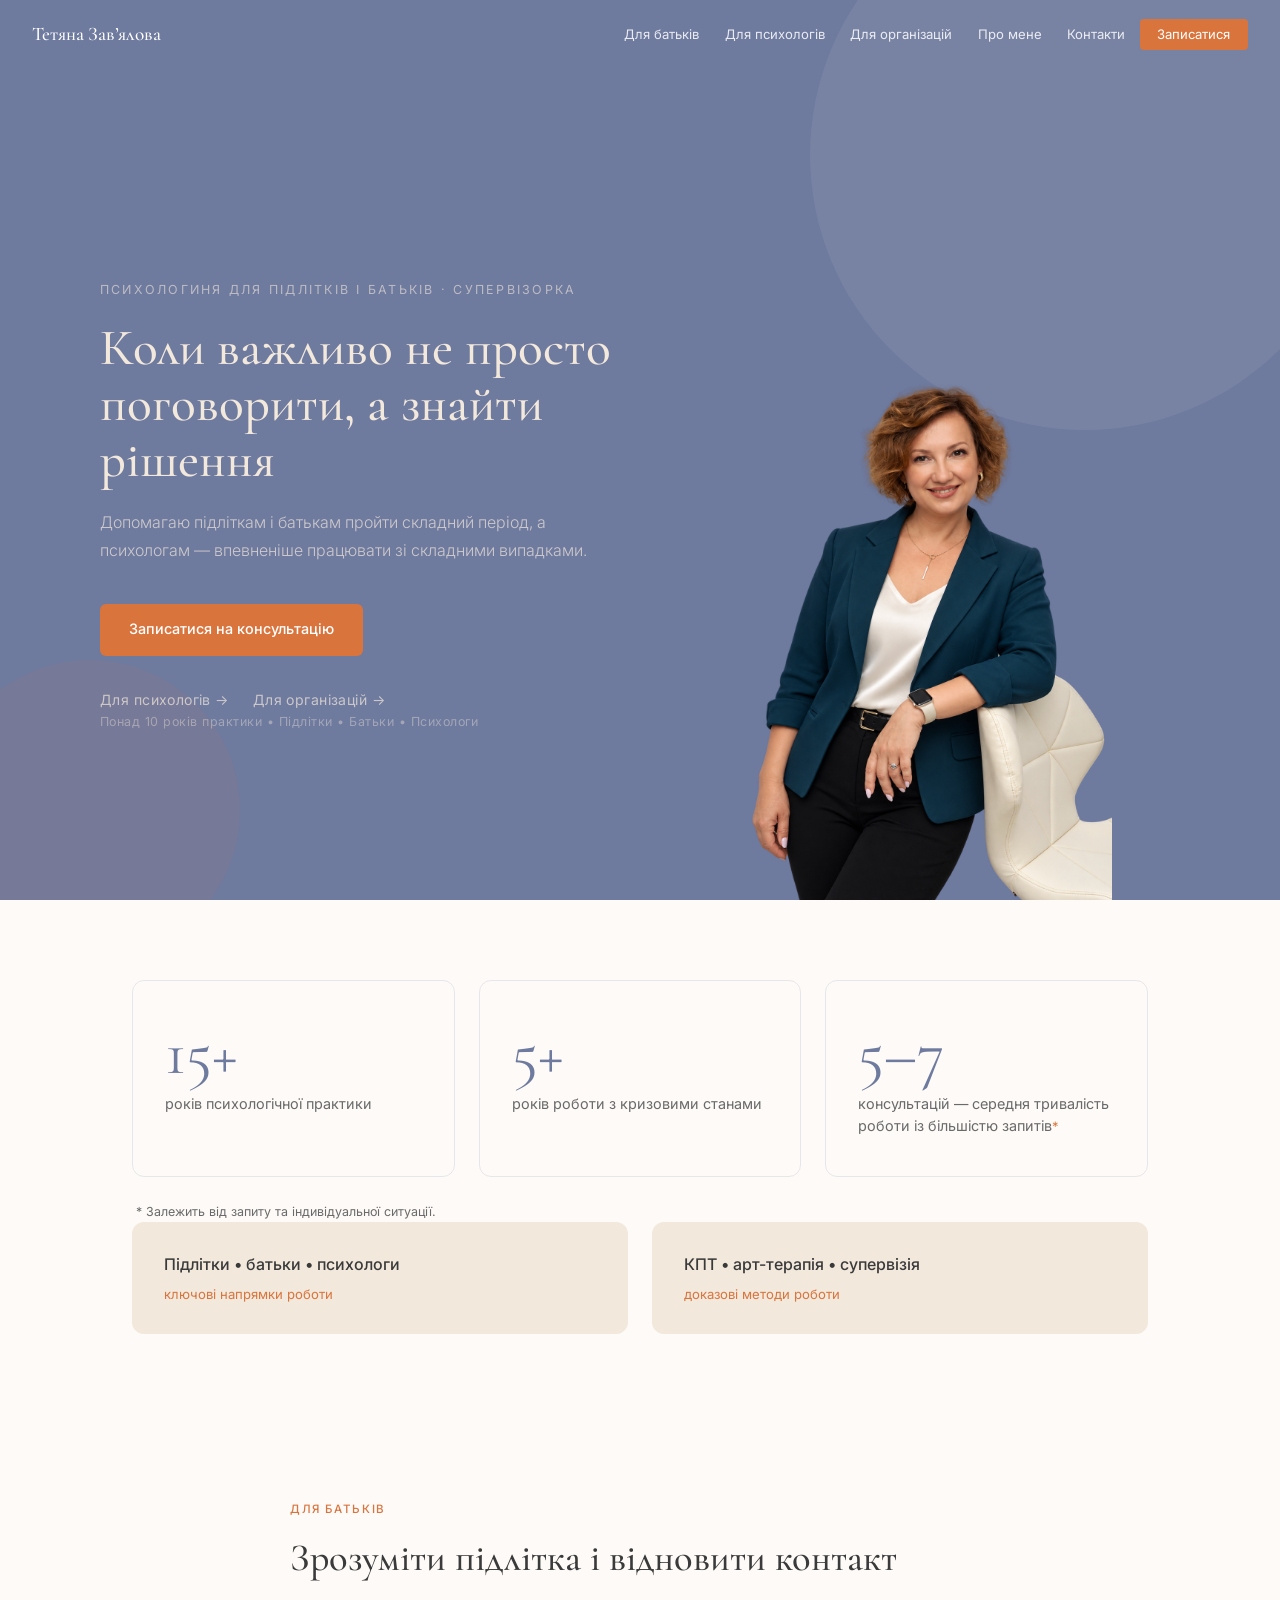
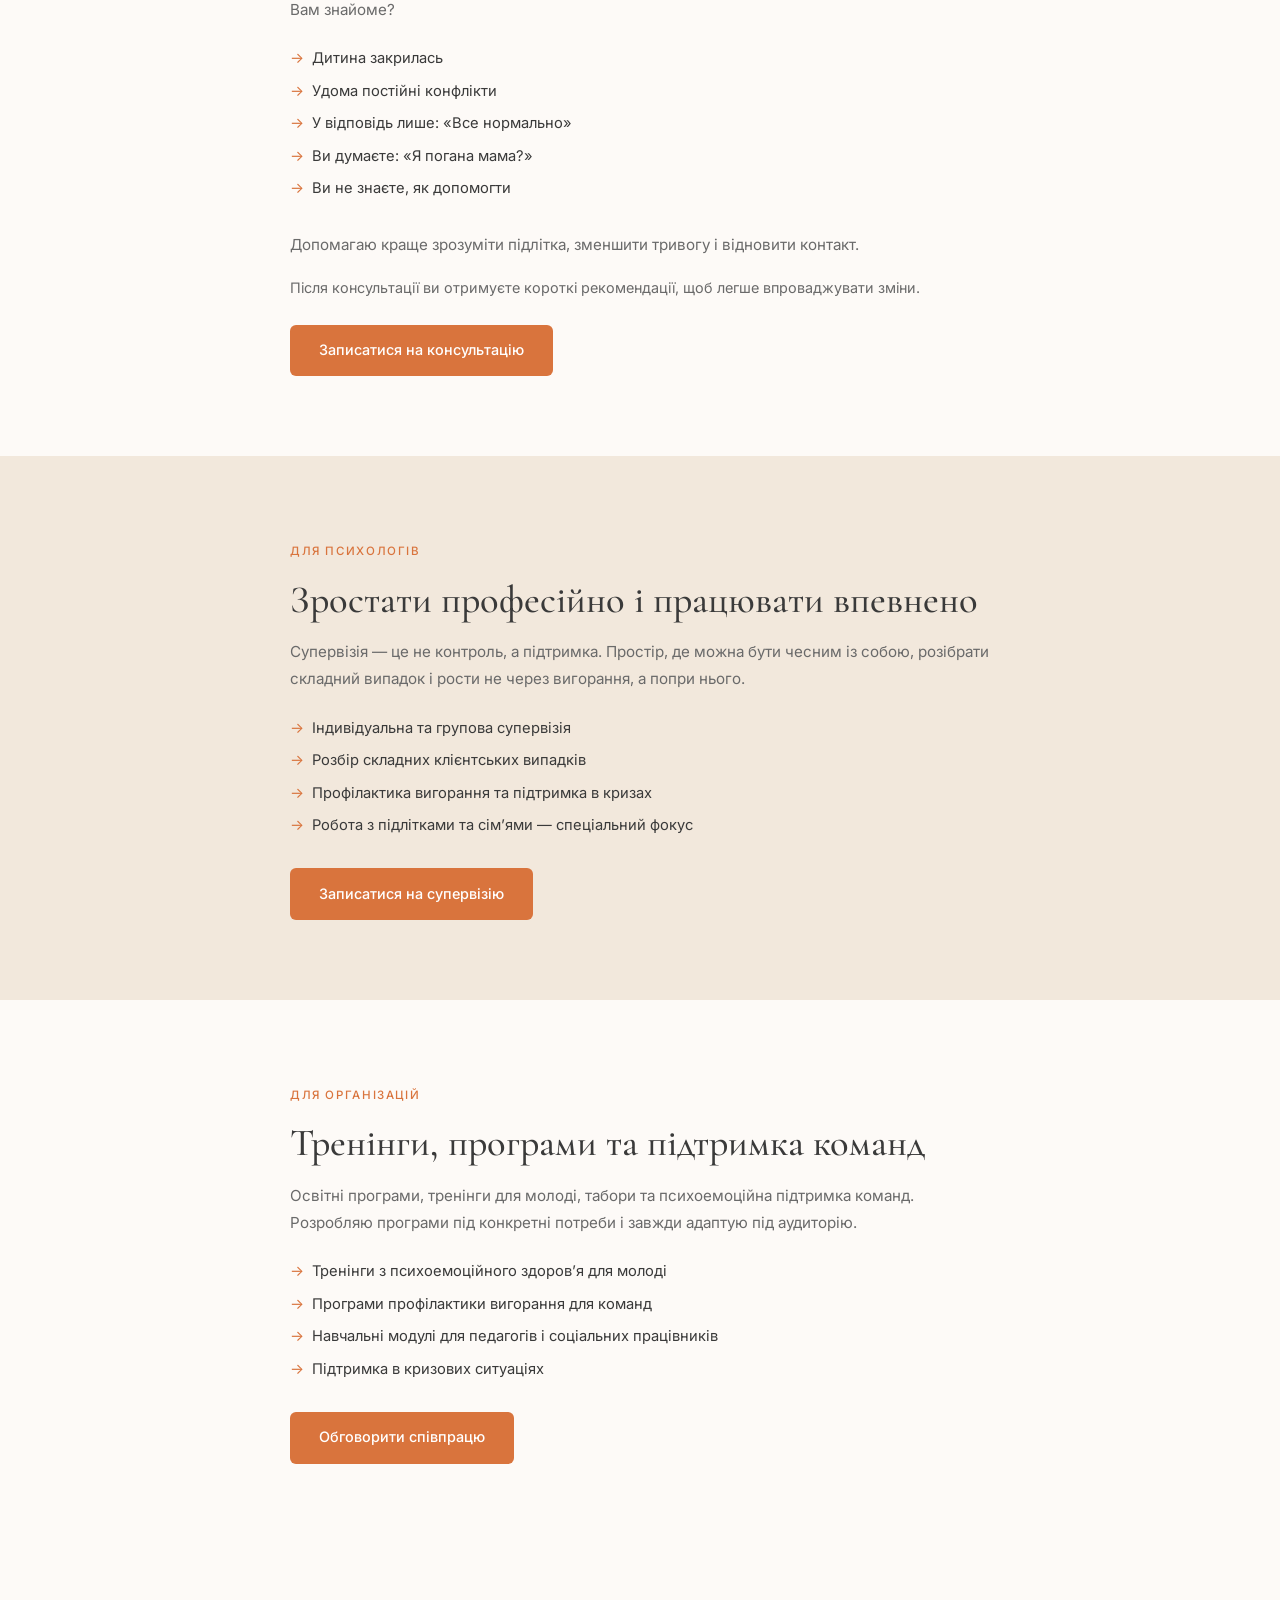
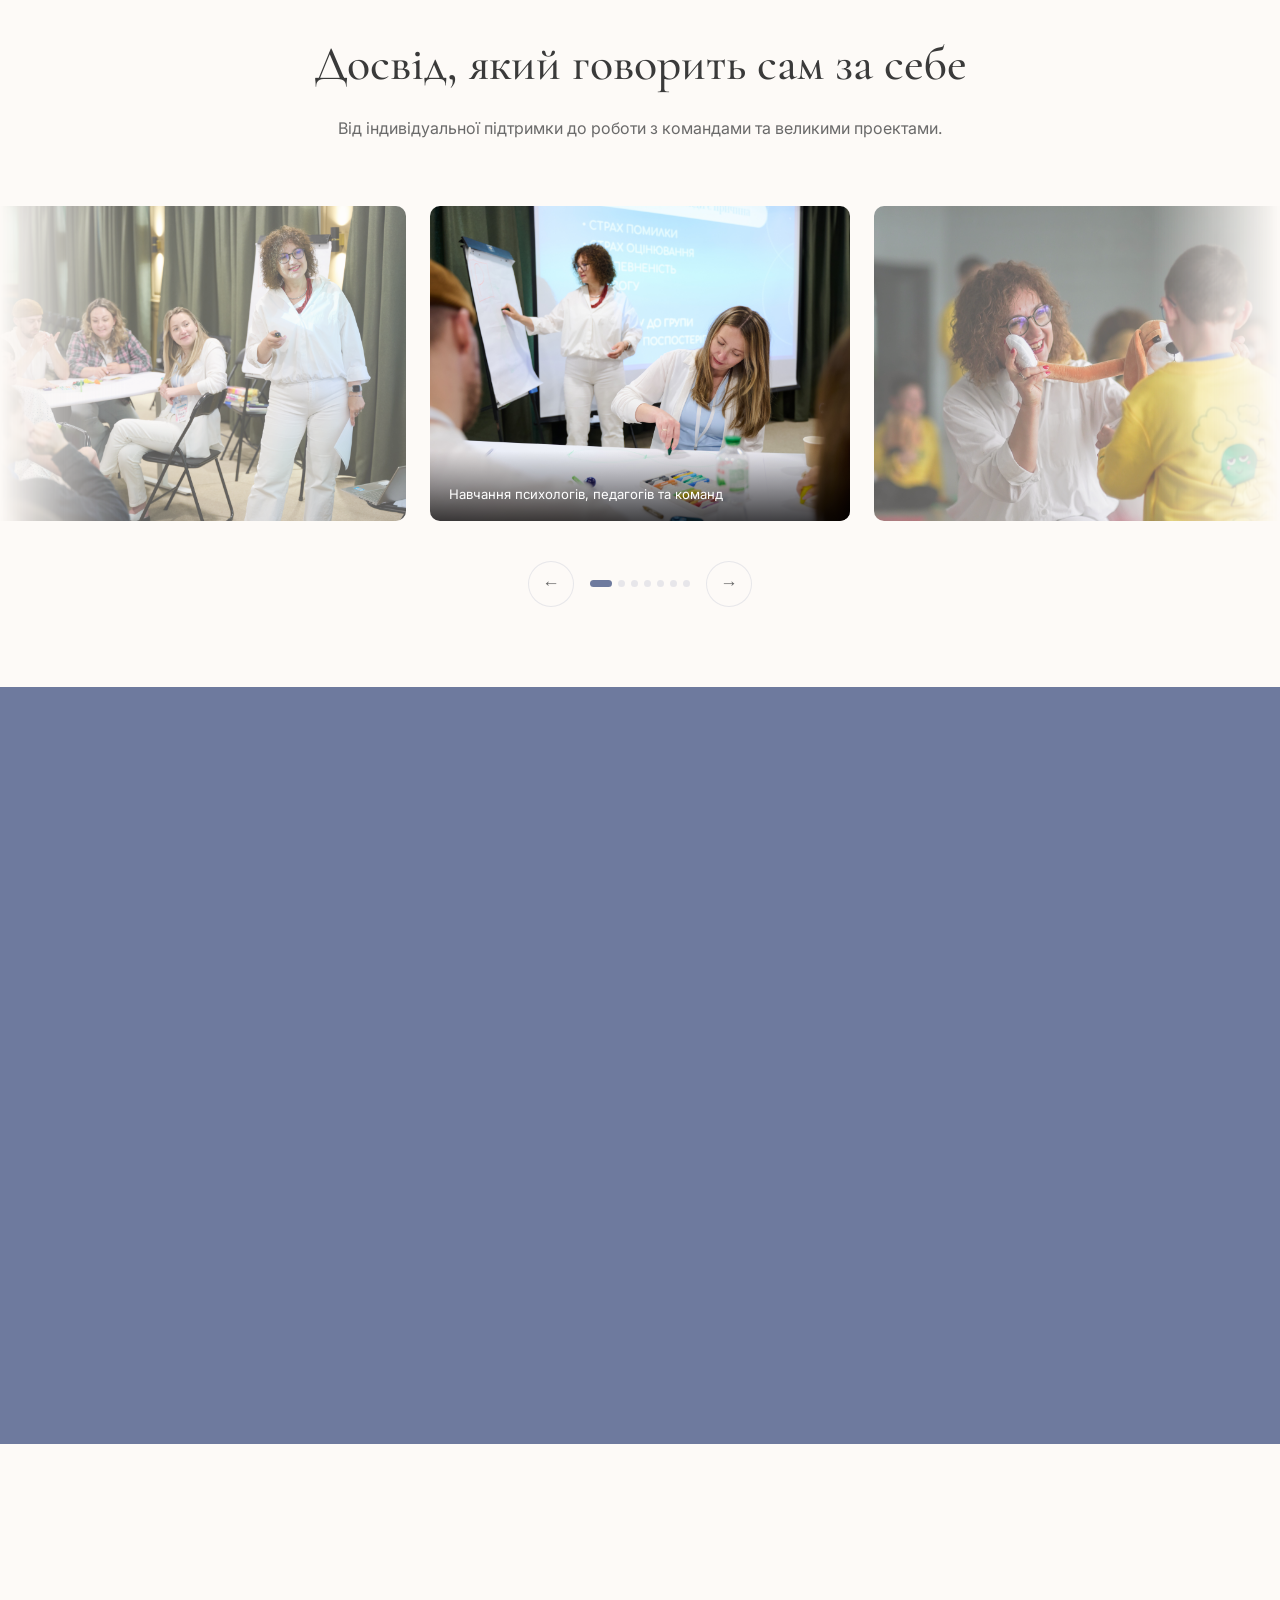
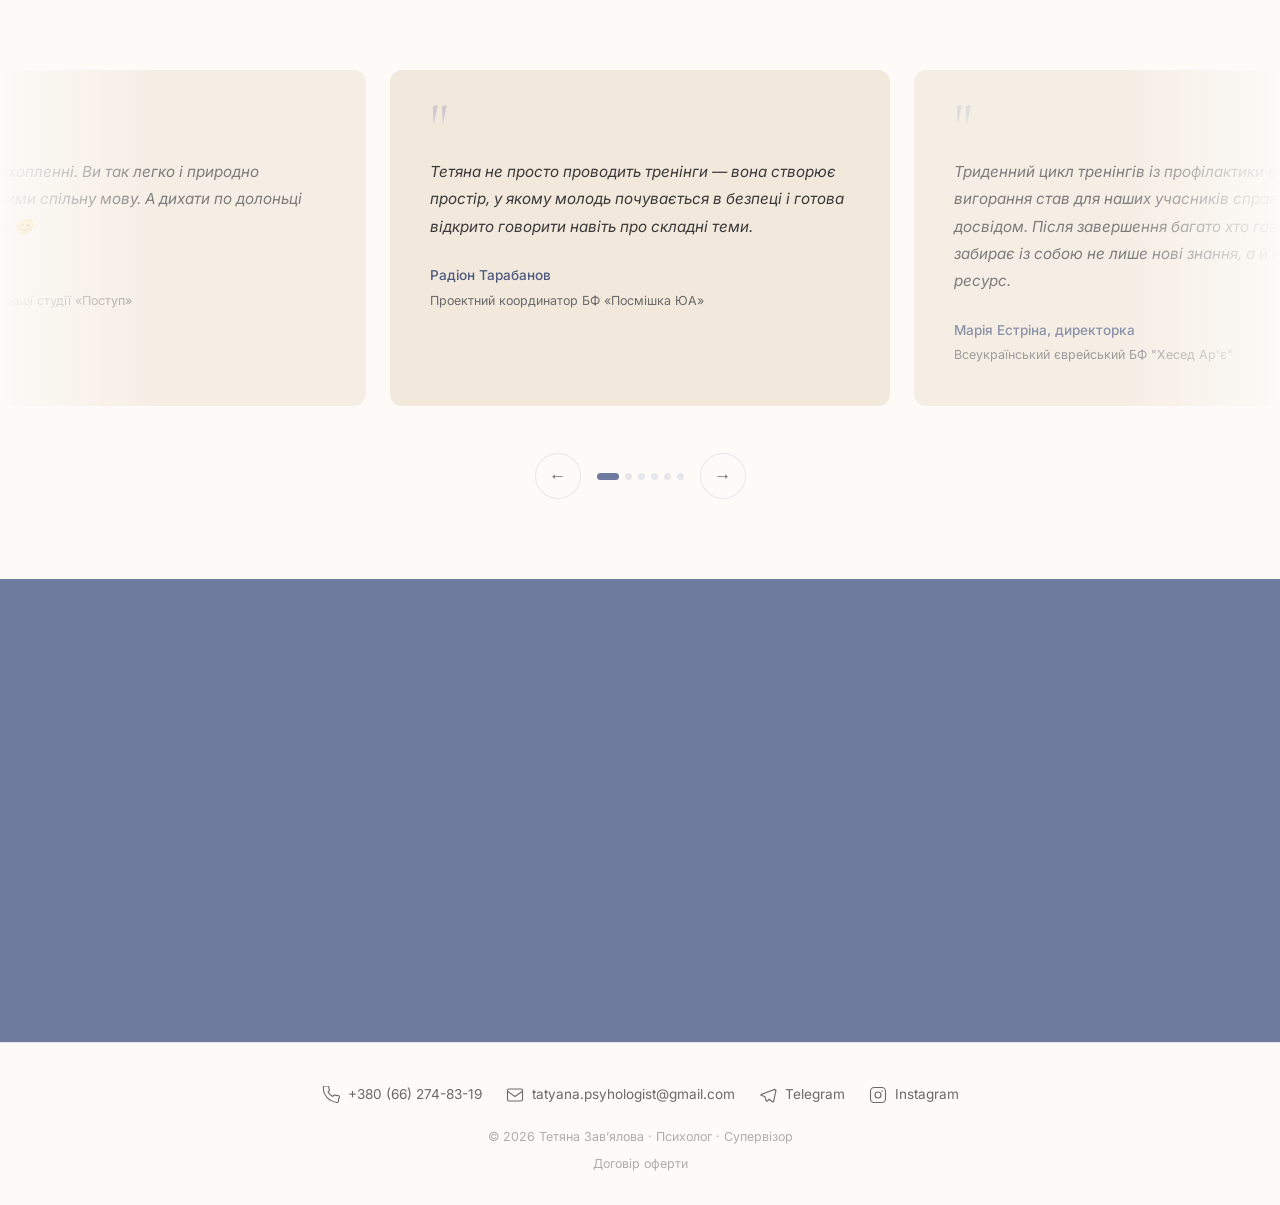
==== commit 337dca10: "Add files via upload" ====
--- a/index.html
+++ b/index.html
@@ -55,7 +55,7 @@
     </div>
     <div class="hero-right">
       <div class="hero-photo-wrap">
-        <img src="img/tetiana.jpg" alt="Тетяна Завʼялова — психолог">
+        <img src="img/tetiana.png" alt="Тетяна Завʼялова — психолог">
       </div>
     </div>
   </div>
@@ -181,7 +181,7 @@
       <p class="about-bio">Я — психолог із фокусом на роботі з підлітками та їхніми сімʼями. Вірю, що підлітковий вік — це час, коли людина вперше знайомиться з собою справжньою.</p>
       <p class="about-bio">У роботі з психологами допомагаю побачити те, що важко помітити самостійно — і рости не через вигорання, а попри нього.</p>
       <p class="about-edu">Психологічна освіта&nbsp;•&nbsp;КПТ&nbsp;•&nbsp;кризова психологія&nbsp;•&nbsp;арт-терапія&nbsp;•&nbsp;супервізія</p>
-      <a href="https://drive.google.com/drive/folders/your-folder-id" class="about-certs-link" target="_blank" rel="noopener">Дипломи та сертифікати →</a>
+      <a href="https://drive.google.com/drive/folders/" class="about-certs-link" target="_blank" rel="noopener">Дипломи та сертифікати →</a>
       <div class="about-socials">
         <a href="https://www.facebook.com/share/1CjKU2RE9J/" class="about-social-link" target="_blank" rel="noopener">Facebook</a>
         <a href="https://www.instagram.com/tetyana.zavyalova" class="about-social-link" target="_blank" rel="noopener">Instagram</a>
@@ -231,13 +231,13 @@
 <!-- FOOTER -->
 <footer id="footer-contacts">
   <div class="footer-contacts">
-    <a href="tel:+380000000000" class="footer-link">
+    <a href="tel:+380662748319" class="footer-link">
       <svg class="footer-icon" viewBox="0 0 24 24"><path d="M22 16.92v3a2 2 0 01-2.18 2 19.79 19.79 0 01-8.63-3.07A19.5 19.5 0 013.07 9.81 19.79 19.79 0 012 1.18 2 2 0 014 0h3a2 2 0 012 1.72c.127.96.361 1.903.7 2.81a2 2 0 01-.45 2.11L8.09 7.91a16 16 0 006 6l1.27-1.27a2 2 0 012.11-.45c.907.339 1.85.573 2.81.7A2 2 0 0122 16.92z"/></svg>
-      +38 (000) 000-00-00
-    </a>
-    <a href="mailto:tetiana@example.com" class="footer-link">
+      +380 (66) 274-83-19
+    </a>
+    <a href="https://mail.google.com/mail/?view=cm&to=tatyana.psyhologist@gmail.com" target="_blank" rel="noopener" class="footer-link">
       <svg class="footer-icon" viewBox="0 0 24 24"><rect x="2" y="4" width="20" height="16" rx="2"/><path d="M2 7l10 7 10-7"/></svg>
-      tetiana@example.com
+      tatyana.psyhologist@gmail.com
     </a>
     <a href="https://t.me/Tetiana_Zavialova" class="footer-link" target="_blank" rel="noopener">
       <svg class="footer-icon" viewBox="0 0 24 24"><path d="M21.2 4.4L3.3 11.2c-1.2.5-1.2 1.1-.2 1.4l4.6 1.4 1.8 5.4c.2.6.4.8.9.8.4 0 .6-.2.9-.4l2.2-2.1 4.5 3.3c.8.4 1.4.2 1.6-.8l2.9-13.6c.3-1.2-.4-1.7-1.3-1.2z"/></svg>
@@ -250,7 +250,6 @@
   </div>
   <p class="footer-copy">© 2026 Тетяна Завʼялова · Психолог · Супервізор</p>
   <a href="https://docs.google.com/document/d/17sQR_1xbptvYA7_Yo4621hsWRMd2FKAU824ulREav3U/edit" class="footer-offer-link" target="_blank" rel="noopener">Договір оферти</a>
-  <span class="footer-thor" id="thorTrigger">thor</span>
 </footer>
 
 <!-- POPUP -->
@@ -264,15 +263,15 @@
         <svg class="popup-icon" viewBox="0 0 24 24"><path d="M21.2 4.4L3.3 11.2c-1.2.5-1.2 1.1-.2 1.4l4.6 1.4 1.8 5.4c.2.6.4.8.9.8.4 0 .6-.2.9-.4l2.2-2.1 4.5 3.3c.8.4 1.4.2 1.6-.8l2.9-13.6c.3-1.2-.4-1.7-1.3-1.2z"/></svg>
         Написати в Telegram
       </a>
-      <a href="viber://chat?number=%2B380000000000" class="popup-btn vb">
+      <a href="viber://chat?number=%2B380662748319" class="popup-btn vb">
         <svg class="popup-icon" viewBox="0 0 24 24"><path d="M12 2C6.5 2 2 6.2 2 11.4c0 2.8 1.2 5.3 3.2 7.1L4 22l3.7-1.2c1.3.6 2.8.9 4.3.9 5.5 0 10-4.2 10-9.4S17.5 2 12 2z"/><path d="M16.5 14.8c-.3.8-1.5 1.5-2.1 1.6-.5.1-1.2.1-1.9-.1-1.1-.3-2.1-.9-3-1.8-.9-.9-1.5-1.9-1.8-3-.2-.7-.2-1.4-.1-1.9.1-.6.8-1.8 1.6-2.1.4-.2.8 0 1 .3l.8 1.4c.2.3.1.7-.1.9l-.5.5c-.1.1-.1.3 0 .4.3.7.8 1.3 1.5 1.9.6.5 1.2.9 1.9 1.1.2.1.4 0 .5-.1l.5-.5c.2-.2.6-.3.9-.1l1.4.8c.4.3.5.7.4 1.1z"/></svg>
         Viber
       </a>
-      <a href="https://calendly.com/" class="popup-btn cal" target="_blank" rel="noopener">
+      <a href="https://calendar.google.com/calendar/appointments/schedules/" class="popup-btn cal" target="_blank" rel="noopener">
         <svg class="popup-icon" viewBox="0 0 24 24"><rect x="3" y="4" width="18" height="18" rx="2"/><path d="M16 2v4M8 2v4M3 10h18"/><path d="M8 14h.01M12 14h.01M16 14h.01M8 18h.01M12 18h.01"/></svg>
         Вибрати час у календарі
       </a>
-      <a href="mailto:tetiana@example.com" class="popup-btn em">
+      <a href="https://mail.google.com/mail/?view=cm&to=tatyana.psyhologist@gmail.com" target="_blank" rel="noopener" class="popup-btn em">
         <svg class="popup-icon" viewBox="0 0 24 24"><rect x="2" y="4" width="20" height="16" rx="2"/><path d="M2 7l10 7 10-7"/></svg>
         Email
       </a>
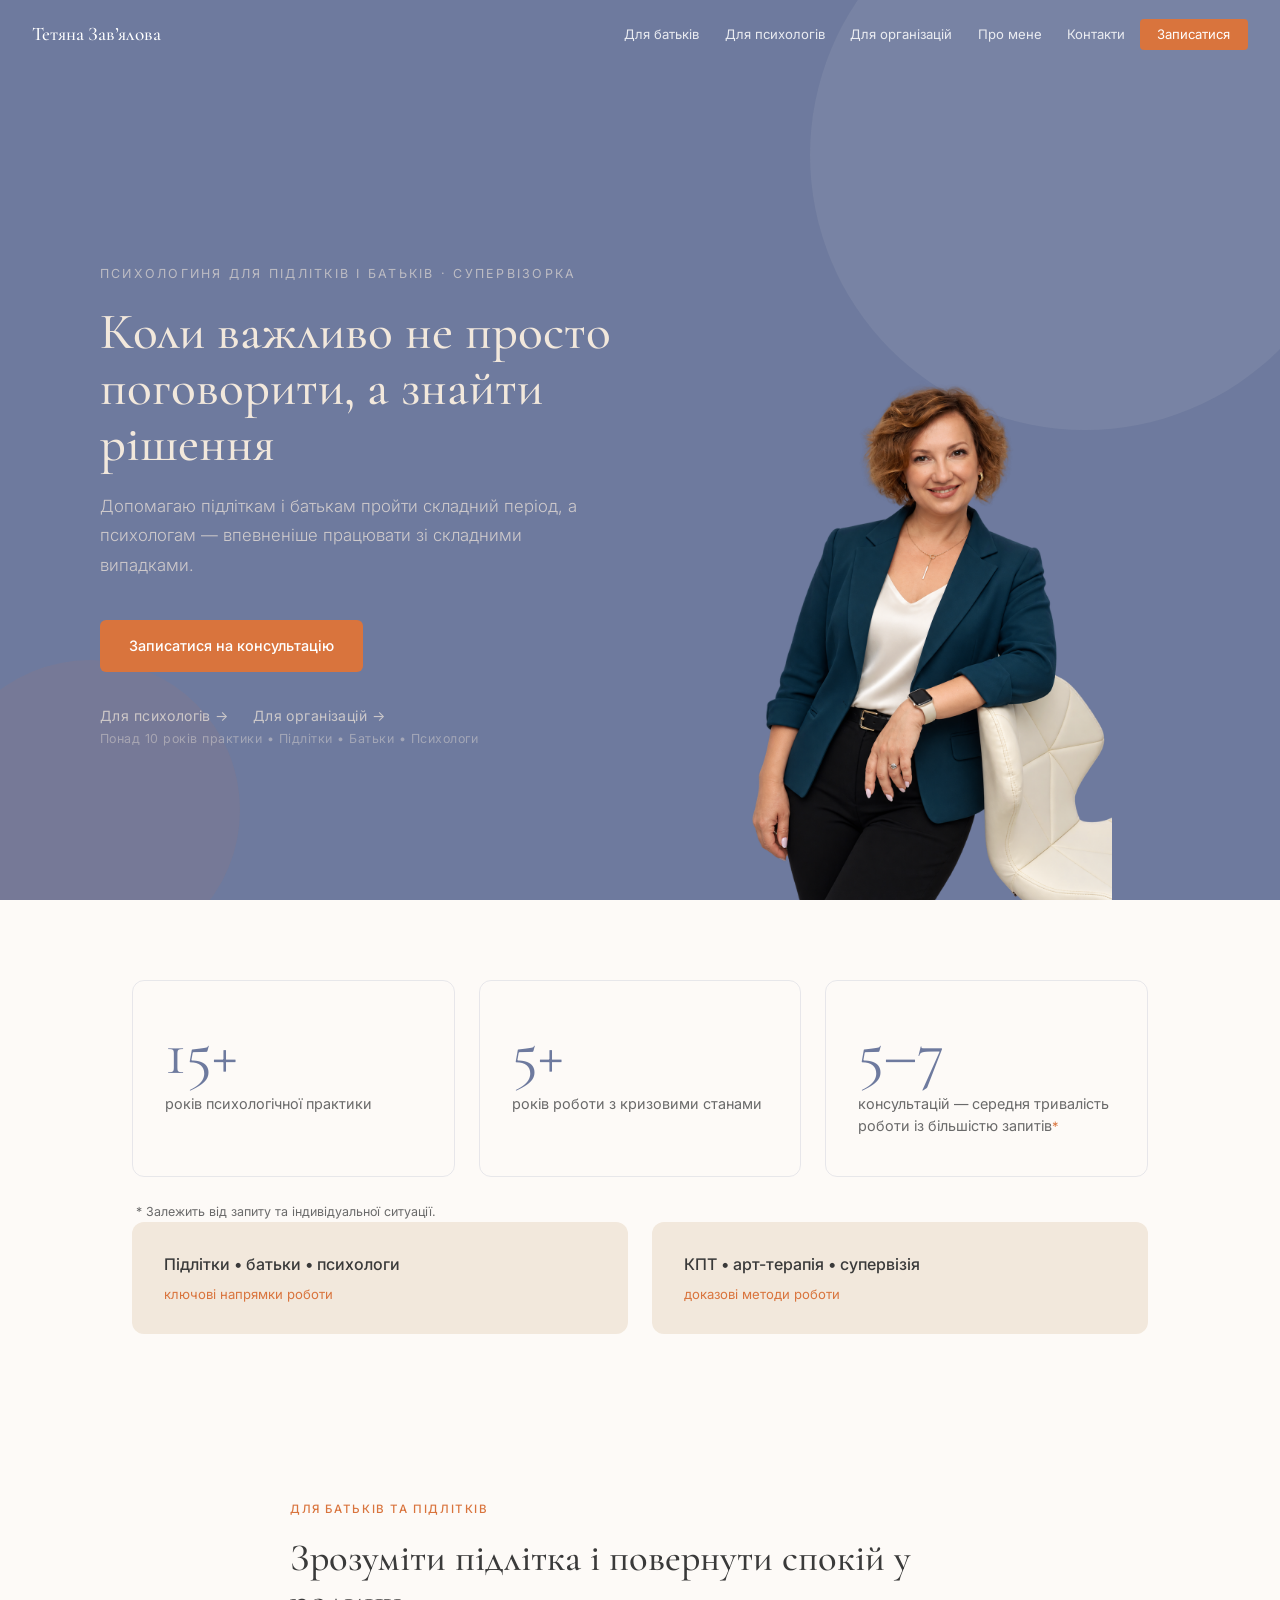
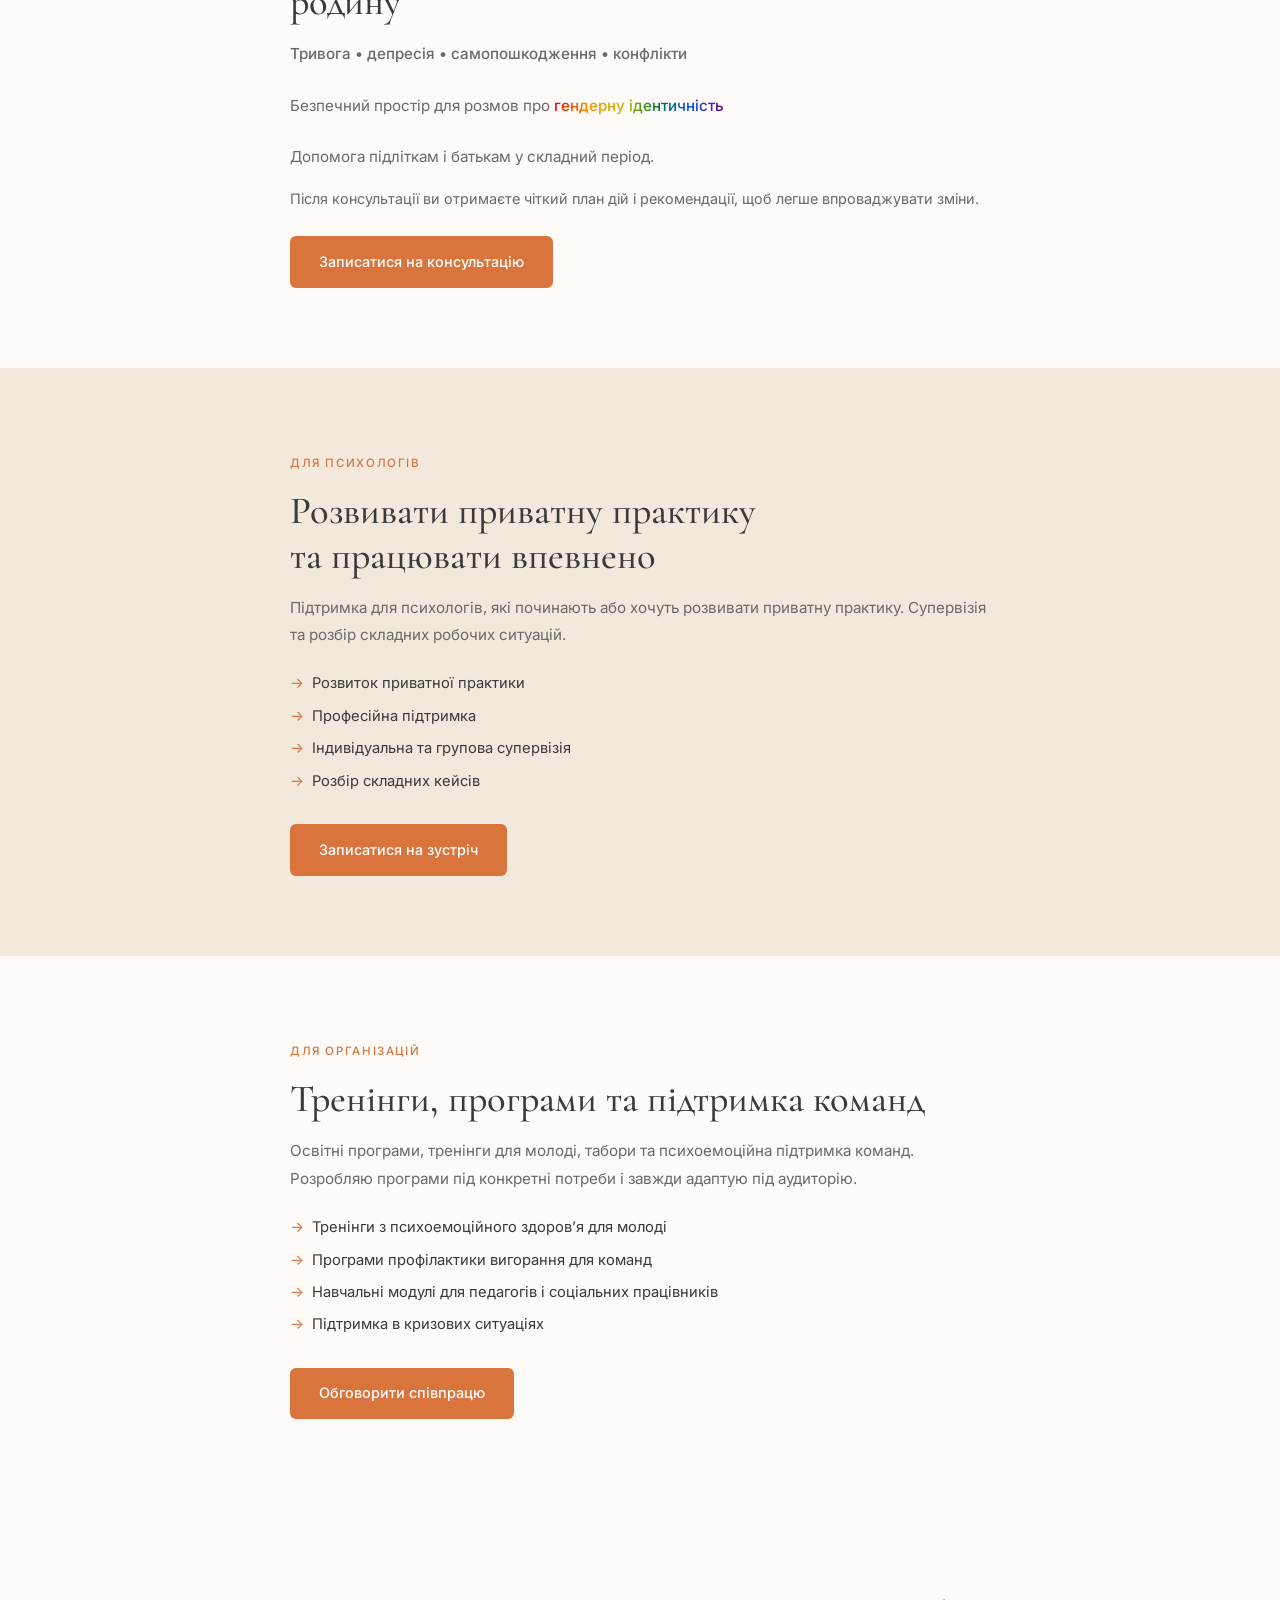
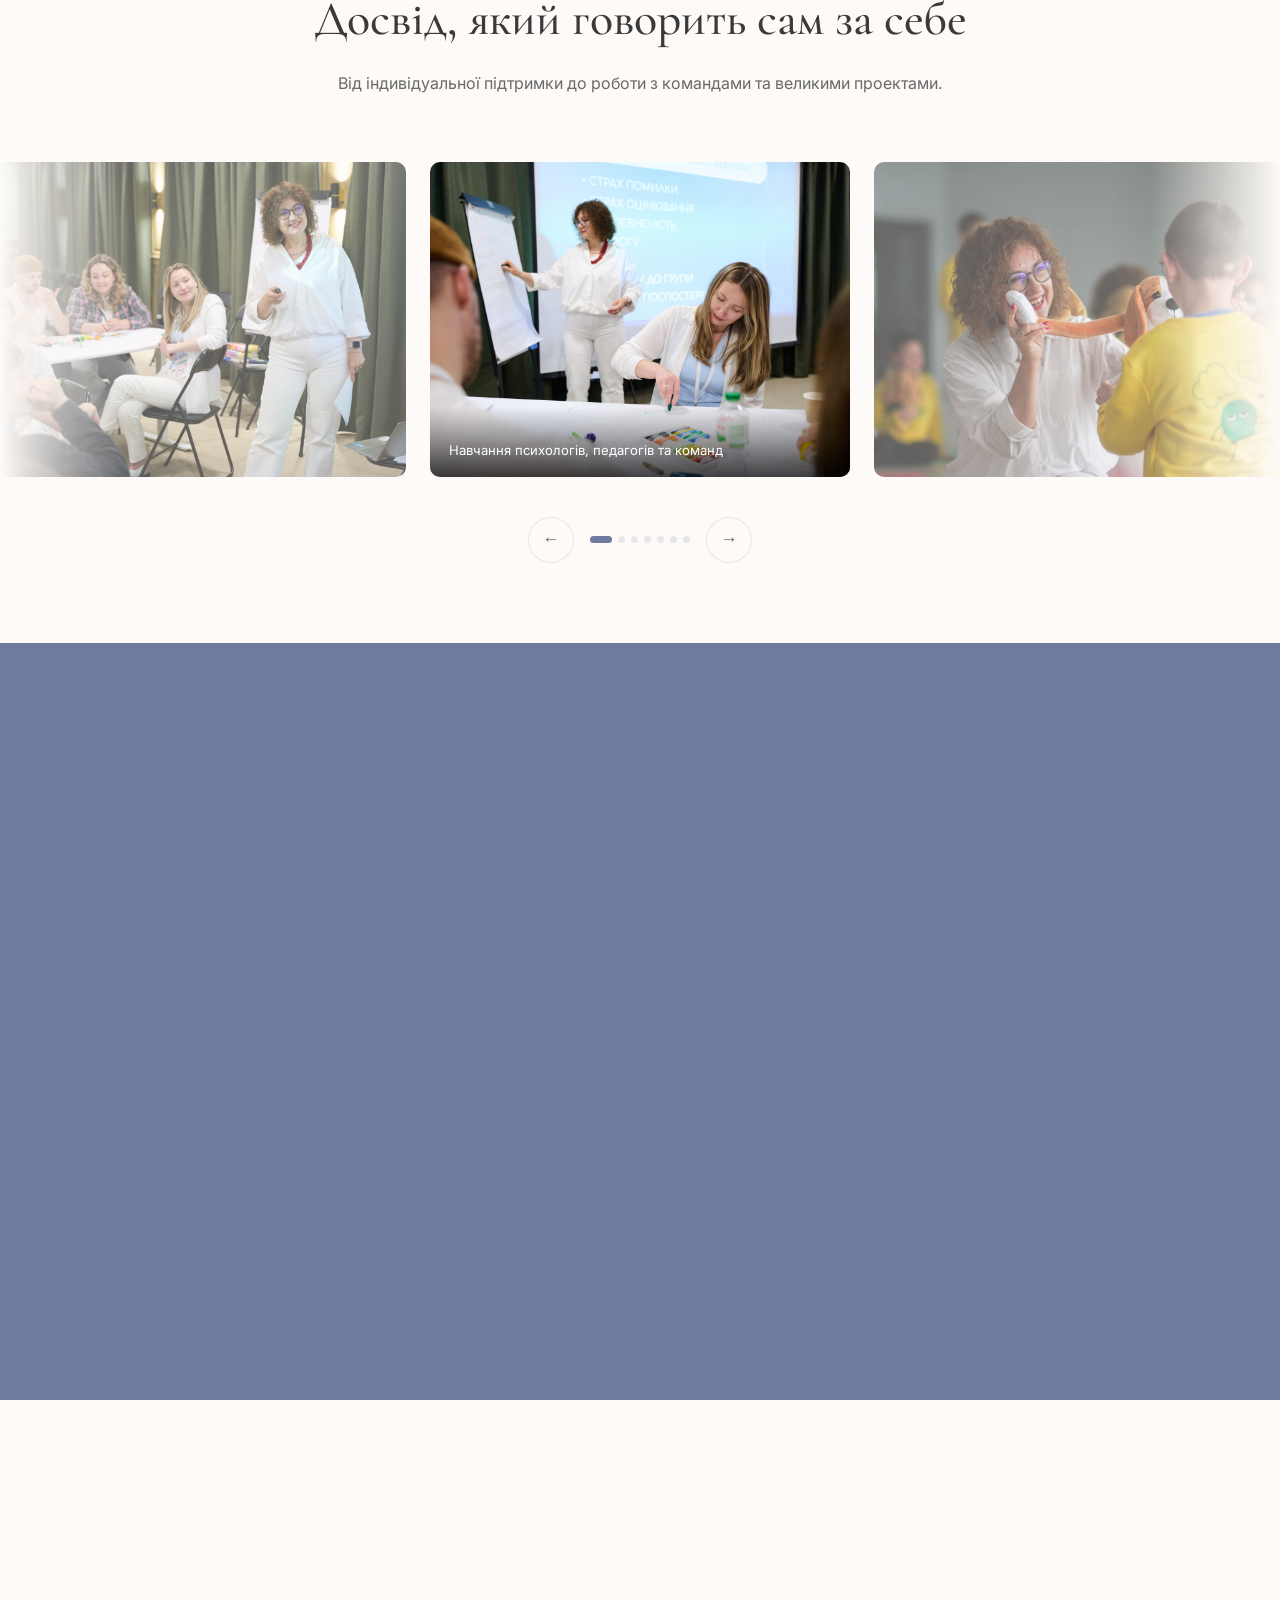
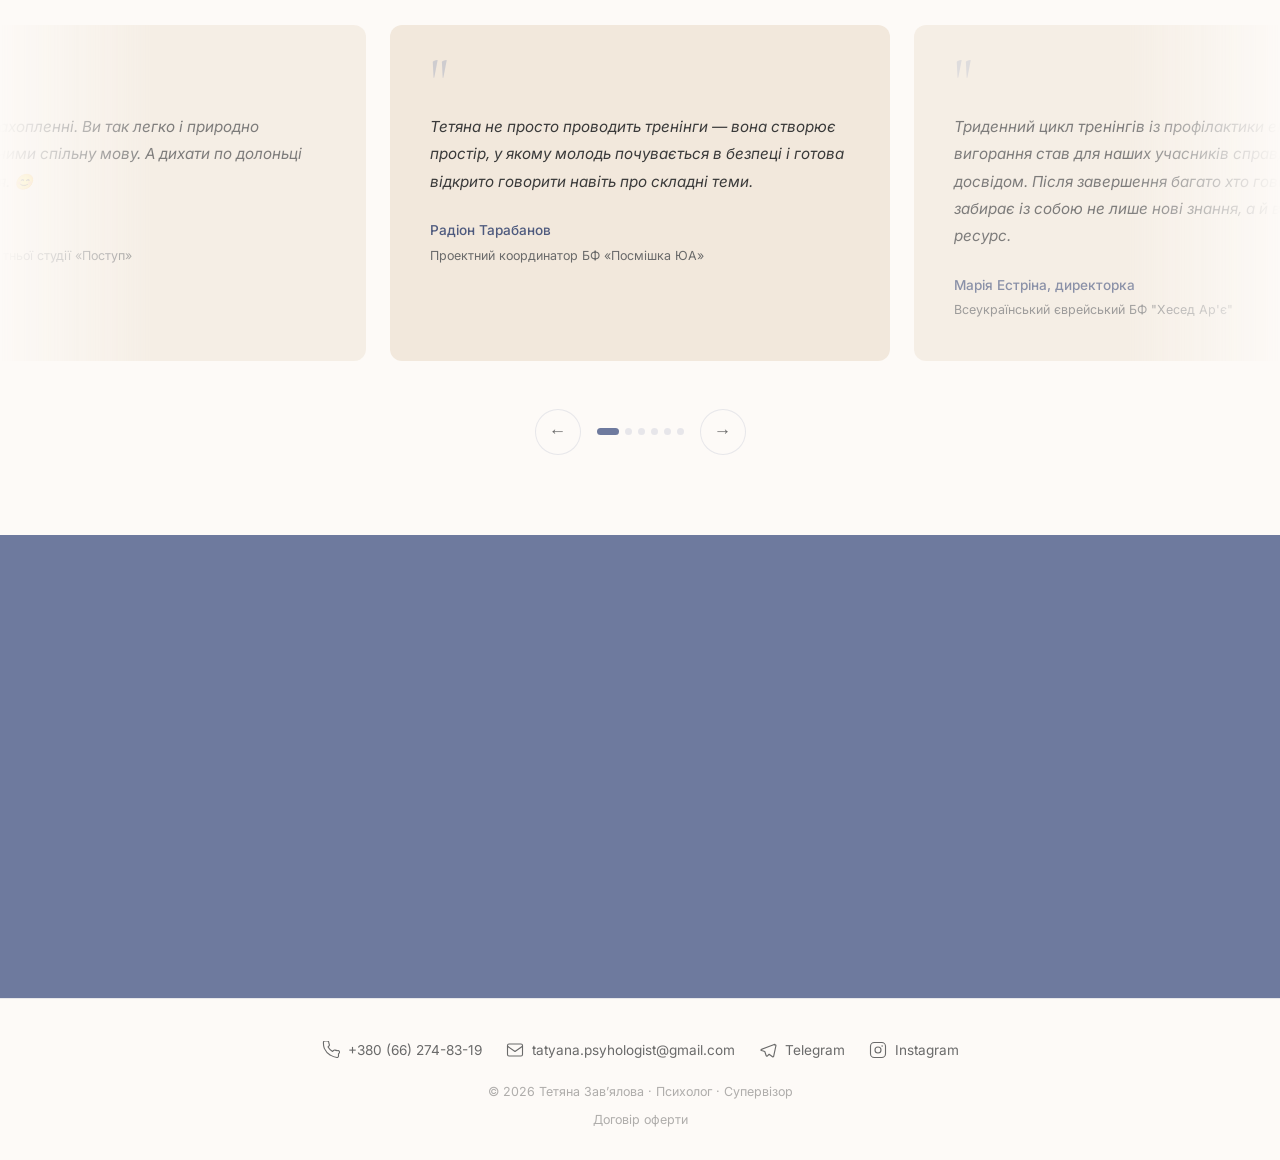
==== commit a6ad8004: "Add files via upload" ====
--- a/index.html
+++ b/index.html
@@ -40,22 +40,26 @@
   <div class="hero-orb hero-orb-1" aria-hidden="true"></div>
   <div class="hero-orb hero-orb-2" aria-hidden="true"></div>
   <div class="hero-inner">
-    <div class="hero-left">
-      <p class="hero-eyebrow">Психологиня для підлітків і батьків · Супервізорка</p>
-      <h1 class="hero-title">Коли важливо не просто поговорити, а знайти рішення</h1>
-      <p class="hero-subtitle">Допомагаю підліткам і батькам пройти складний період, а психологам — впевненіше працювати зі складними випадками.</p>
-      <div class="hero-btns">
-        <a href="#cta" class="btn btn-primary" onclick="openPopup(event,'consult')">Записатися на консультацію</a>
-      </div>
-      <div class="hero-links">
-        <a href="#for-psychologists">Для психологів →</a>
-        <a href="#for-organizations">Для організацій →</a>
-      </div>
-      <p class="hero-meta">Понад 10 років практики&nbsp;•&nbsp;Підлітки&nbsp;•&nbsp;Батьки&nbsp;•&nbsp;Психологи</p>
-    </div>
     <div class="hero-right">
       <div class="hero-photo-wrap">
         <img src="img/tetiana.png" alt="Тетяна Завʼялова — психолог">
+      </div>
+    </div>
+    <div class="hero-left">
+      <div class="hero-text">
+        <p class="hero-eyebrow">Психологиня для підлітків і батьків · Супервізорка</p>
+        <h1 class="hero-title">Коли важливо не просто поговорити, а знайти рішення</h1>
+        <p class="hero-subtitle">Допомагаю підліткам і батькам пройти складний період, а психологам — впевненіше працювати зі складними випадками.</p>
+      </div>
+      <div class="hero-actions">
+        <div class="hero-btns">
+          <a href="#cta" class="btn btn-primary" onclick="openPopup(event,'consult')">Записатися на консультацію</a>
+        </div>
+        <div class="hero-links">
+          <a href="#for-psychologists">Для психологів →</a>
+          <a href="#for-organizations">Для організацій →</a>
+        </div>
+        <p class="hero-meta">Понад 10 років практики&nbsp;•&nbsp;Підлітки&nbsp;•&nbsp;Батьки&nbsp;•&nbsp;Психологи</p>
       </div>
     </div>
   </div>
@@ -81,18 +85,12 @@
 <section id="for-parents" class="audience-section">
   <div class="audience-inner">
     <div class="fade-up">
-      <span class="audience-tag">Для батьків</span>
-      <h2>Зрозуміти підлітка і відновити контакт</h2>
-      <p>Вам знайоме?</p>
-      <ul class="audience-points">
-        <li>Дитина закрилась</li>
-        <li>Удома постійні конфлікти</li>
-        <li>У відповідь лише: «Все нормально»</li>
-        <li>Ви думаєте: «Я погана мама?»</li>
-        <li>Ви не знаєте, як допомогти</li>
-      </ul>
-      <p style="margin-bottom:1rem;">Допомагаю краще зрозуміти підлітка, зменшити тривогу і відновити контакт.</p>
-      <p style="margin-bottom:1.5rem;font-size:0.9rem;color:var(--graphite-mid);">Після консультації ви отримуєте короткі рекомендації, щоб легше впроваджувати зміни.</p>
+      <span class="audience-tag">Для батьків та підлітків</span>
+      <h2>Зрозуміти підлітка і повернути спокій у родину</h2>
+      <p class="audience-tags-line">Тривога&nbsp;•&nbsp;депресія&nbsp;•&nbsp;самопошкодження&nbsp;•&nbsp;конфлікти</p>
+      <p class="audience-lgbt">Безпечний простір для розмов про <span class="rainbow-text">гендерну ідентичність</span></p>
+      <p style="margin-bottom:1rem;">Допомога підліткам і батькам у складний період.</p>
+      <p style="margin-bottom:1.5rem;font-size:0.9rem;color:var(--graphite-mid);">Після консультації ви отримаєте чіткий план дій і рекомендації, щоб легше впроваджувати зміни.</p>
       <a href="#cta" class="btn btn-primary" onclick="openPopup(event,'consult')">Записатися на консультацію</a>
     </div>
   </div>
@@ -103,15 +101,15 @@
   <div class="audience-inner">
     <div class="fade-up">
       <span class="audience-tag">Для психологів</span>
-      <h2>Зростати професійно і працювати впевнено</h2>
-      <p>Супервізія — це не контроль, а підтримка. Простір, де можна бути чесним із собою, розібрати складний випадок і рости не через вигорання, а попри нього.</p>
+      <h2>Розвивати приватну практику<br>та працювати впевнено</h2>
+      <p>Підтримка для психологів, які починають або хочуть розвивати приватну практику. Супервізія та розбір складних робочих ситуацій.</p>
       <ul class="audience-points">
+        <li>Розвиток приватної практики</li>
+        <li>Професійна підтримка</li>
         <li>Індивідуальна та групова супервізія</li>
-        <li>Розбір складних клієнтських випадків</li>
-        <li>Профілактика вигорання та підтримка в кризах</li>
-        <li>Робота з підлітками та сімʼями — спеціальний фокус</li>
+        <li>Розбір складних кейсів</li>
       </ul>
-      <a href="#cta" class="btn btn-primary" onclick="openPopup(event,'supervision')">Записатися на супервізію</a>
+      <a href="#cta" class="btn btn-primary" onclick="openPopup(event,'supervision')">Записатися на зустріч</a>
     </div>
   </div>
 </section>
@@ -181,7 +179,7 @@
       <p class="about-bio">Я — психолог із фокусом на роботі з підлітками та їхніми сімʼями. Вірю, що підлітковий вік — це час, коли людина вперше знайомиться з собою справжньою.</p>
       <p class="about-bio">У роботі з психологами допомагаю побачити те, що важко помітити самостійно — і рости не через вигорання, а попри нього.</p>
       <p class="about-edu">Психологічна освіта&nbsp;•&nbsp;КПТ&nbsp;•&nbsp;кризова психологія&nbsp;•&nbsp;арт-терапія&nbsp;•&nbsp;супервізія</p>
-      <a href="https://drive.google.com/drive/folders/" class="about-certs-link" target="_blank" rel="noopener">Дипломи та сертифікати →</a>
+      <a href="https://drive.google.com/drive/folders/1yHoiCIMoN3tJzrAqx5CJFcfPDC32bsca?usp=drive_link" class="about-certs-link" target="_blank" rel="noopener">Дипломи та сертифікати →</a>
       <div class="about-socials">
         <a href="https://www.facebook.com/share/1CjKU2RE9J/" class="about-social-link" target="_blank" rel="noopener">Facebook</a>
         <a href="https://www.instagram.com/tetyana.zavyalova" class="about-social-link" target="_blank" rel="noopener">Instagram</a>
@@ -235,7 +233,7 @@
       <svg class="footer-icon" viewBox="0 0 24 24"><path d="M22 16.92v3a2 2 0 01-2.18 2 19.79 19.79 0 01-8.63-3.07A19.5 19.5 0 013.07 9.81 19.79 19.79 0 012 1.18 2 2 0 014 0h3a2 2 0 012 1.72c.127.96.361 1.903.7 2.81a2 2 0 01-.45 2.11L8.09 7.91a16 16 0 006 6l1.27-1.27a2 2 0 012.11-.45c.907.339 1.85.573 2.81.7A2 2 0 0122 16.92z"/></svg>
       +380 (66) 274-83-19
     </a>
-    <a href="https://mail.google.com/mail/?view=cm&to=tatyana.psyhologist@gmail.com" target="_blank" rel="noopener" class="footer-link">
+    <a href="mailto:tatyana.psyhologist@gmail.com" class="footer-link">
       <svg class="footer-icon" viewBox="0 0 24 24"><rect x="2" y="4" width="20" height="16" rx="2"/><path d="M2 7l10 7 10-7"/></svg>
       tatyana.psyhologist@gmail.com
     </a>
@@ -267,11 +265,11 @@
         <svg class="popup-icon" viewBox="0 0 24 24"><path d="M12 2C6.5 2 2 6.2 2 11.4c0 2.8 1.2 5.3 3.2 7.1L4 22l3.7-1.2c1.3.6 2.8.9 4.3.9 5.5 0 10-4.2 10-9.4S17.5 2 12 2z"/><path d="M16.5 14.8c-.3.8-1.5 1.5-2.1 1.6-.5.1-1.2.1-1.9-.1-1.1-.3-2.1-.9-3-1.8-.9-.9-1.5-1.9-1.8-3-.2-.7-.2-1.4-.1-1.9.1-.6.8-1.8 1.6-2.1.4-.2.8 0 1 .3l.8 1.4c.2.3.1.7-.1.9l-.5.5c-.1.1-.1.3 0 .4.3.7.8 1.3 1.5 1.9.6.5 1.2.9 1.9 1.1.2.1.4 0 .5-.1l.5-.5c.2-.2.6-.3.9-.1l1.4.8c.4.3.5.7.4 1.1z"/></svg>
         Viber
       </a>
-      <a href="https://calendar.google.com/calendar/appointments/schedules/" class="popup-btn cal" target="_blank" rel="noopener">
+      <a href="https://calendar.app.google/PxP5JwHsmegDmaW77" class="popup-btn cal" target="_blank" rel="noopener">
         <svg class="popup-icon" viewBox="0 0 24 24"><rect x="3" y="4" width="18" height="18" rx="2"/><path d="M16 2v4M8 2v4M3 10h18"/><path d="M8 14h.01M12 14h.01M16 14h.01M8 18h.01M12 18h.01"/></svg>
         Вибрати час у календарі
       </a>
-      <a href="https://mail.google.com/mail/?view=cm&to=tatyana.psyhologist@gmail.com" target="_blank" rel="noopener" class="popup-btn em">
+      <a href="mailto:tatyana.psyhologist@gmail.com" class="popup-btn em">
         <svg class="popup-icon" viewBox="0 0 24 24"><rect x="2" y="4" width="20" height="16" rx="2"/><path d="M2 7l10 7 10-7"/></svg>
         Email
       </a>
--- a/css/styles.css
+++ b/css/styles.css
@@ -563,3 +563,91 @@
 @media (max-width: 768px) {
   .gallery-photo-card { flex: 0 0 85vw; }
 }
+
+.audience-tags-line {
+  font-size: 0.95rem; font-weight: 500;
+  color: var(--graphite); margin-bottom: 0.75rem;
+}
+.audience-lgbt {
+  font-size: 0.95rem; color: var(--graphite-mid);
+  margin-bottom: 1.2rem; line-height: 1.6;
+}
+.rainbow-text {
+  background: linear-gradient(90deg, #e40303, #ff8c00, #ccb800, #008026, #004dff, #750787);
+  -webkit-background-clip: text;
+  -webkit-text-fill-color: transparent;
+  background-clip: text;
+  font-weight: 500;
+}
+
+.hero-text    { /* desktop: just flow naturally */ }
+.hero-actions { margin-top: 0; }
+
+@media (max-width: 768px) {
+  /* Mobile hero order: photo → actions → text */
+  .hero-inner {
+    display: flex;
+    flex-direction: column;
+  }
+  .hero-right   { order: 1; }        /* фото — зверху */
+  .hero-actions { order: 2; margin-top: 1.5rem; } /* кнопка + посилання + meta */
+  .hero-text    { order: 3; margin-top: 1rem; }   /* eyebrow + title + subtitle */
+  .hero-actions .hero-meta { display: none; } /* meta не потрібна на мобільному */
+
+  /* Photo: fade bottom edge */
+  .hero-photo-wrap {
+    -webkit-mask-image: linear-gradient(to bottom, black 60%, transparent 100%);
+    mask-image: linear-gradient(to bottom, black 60%, transparent 100%);
+  }
+
+  /* Hide on mobile */
+  .hero-eyebrow { display: none; }
+  .hero-title   { display: none; }
+  .hero-meta    { display: none; }
+
+  /* Subtitle as heading */
+  .hero-subtitle {
+    font-size: 1.3rem;
+    font-family: 'Cormorant Garamond', serif;
+    font-weight: 500;
+    color: var(--sand);
+    line-height: 1.25;
+    margin-bottom: 0;
+    font-style: normal;
+  }
+}
+
+/* Desktop hero — restore grid, reset mobile order */
+@media (min-width: 769px) {
+  .hero-inner {
+    display: grid;
+    grid-template-columns: 1fr 1fr;
+    align-items: center;
+  }
+  .hero-left    { order: unset; }
+  .hero-right   { order: unset; }
+  .hero-text    { order: unset; }
+  .hero-actions { order: unset; }
+  .hero-photo-wrap {
+    -webkit-mask-image: none;
+    mask-image: none;
+  }
+  .hero-eyebrow { display: block; }
+  .hero-title   { display: block; }
+  .hero-meta    { display: block; }
+  .hero-actions .hero-meta { display: block; }
+  .hero-subtitle {
+    font-size: 1.05rem;
+    font-family: 'Inter', sans-serif;
+    font-weight: 300;
+    color: rgba(242,232,220,0.72);
+    line-height: 1.75;
+    margin-bottom: 2.5rem;
+  }
+}
+
+/* Desktop: restore original left-text / right-photo layout */
+@media (min-width: 769px) {
+  .hero-right { order: 2; }
+  .hero-left  { order: 1; }
+}
